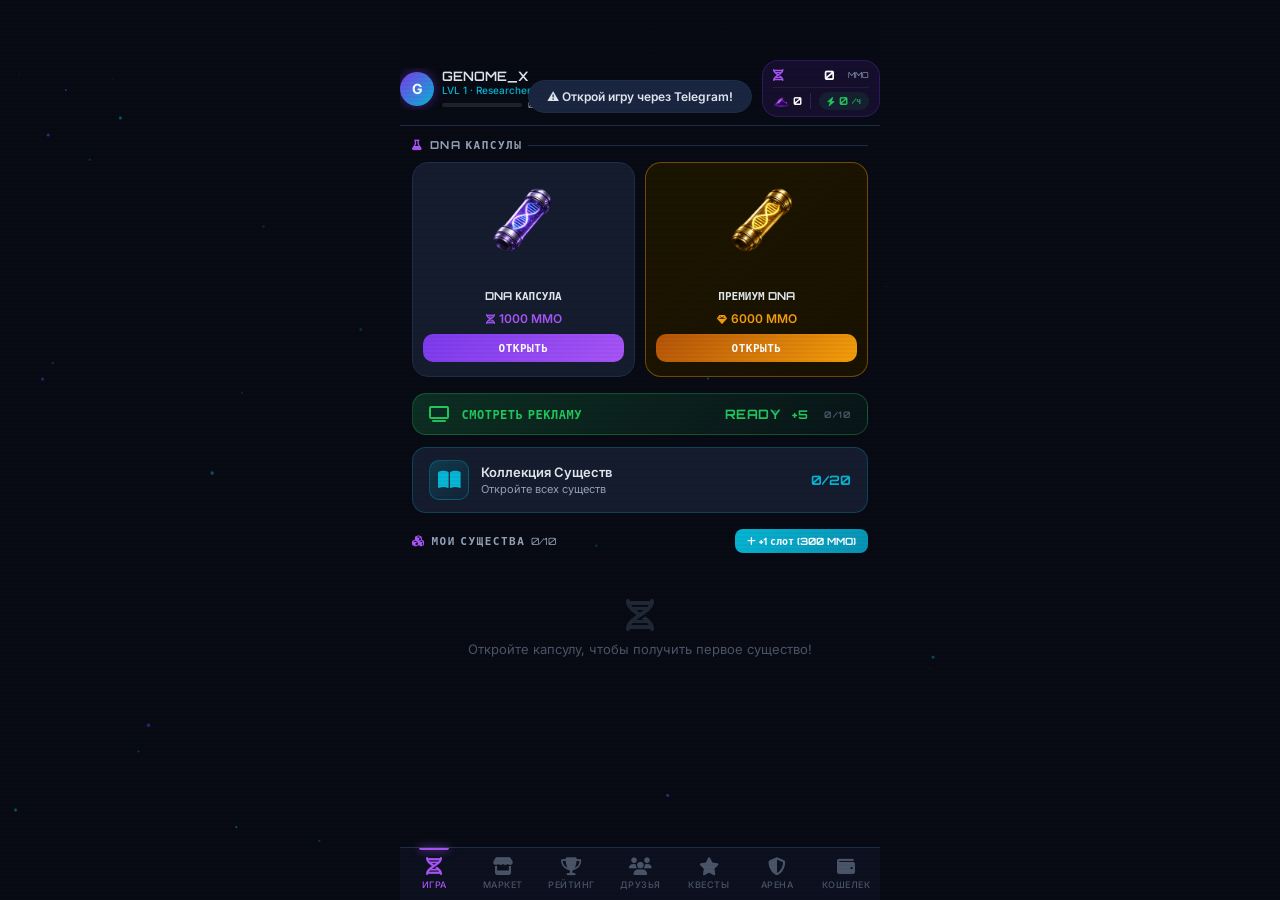
==== index.html @ 999b18a4 "Add files via upload" ====
<!DOCTYPE html>
<html lang="en">
<head>
<meta charset="UTF-8">
<meta name="type" value="app" />
<meta name="viewport" content="width=device-width, initial-scale=1, viewport-fit=cover">
<meta name="apple-mobile-web-app-capable" content="yes">
<meta name="mobile-web-app-capable" content="yes">
<meta name="format-detection" content="telephone=no">
<meta name="msapplication-tap-highlight" content="no">
<title>DNA MMO — Merge & Evolve</title>
<meta property="og:title" content="DNA MMO — Merge & Evolve">
<meta property="og:description" content="Open DNA capsules, collect creatures, merge to evolve and earn MMO tokens.">
<meta property="og:type" content="website">
<link rel="preconnect" href="https://fonts.googleapis.com">
<link href="https://fonts.googleapis.com/css2?family=Orbitron:wght@400;600;700;900&family=Inter:wght@300;400;500;600&display=swap" rel="stylesheet">
<!-- Font Awesome 6.7.2 (полностью рабочая) -->
<link rel="stylesheet" href="https://cdnjs.cloudflare.com/ajax/libs/font-awesome/6.7.2/css/all.min.css">
<link rel="stylesheet" href="style.css">
<!-- Telegram WebApp SDK -->
<script src="https://telegram.org/js/telegram-web-app.js"></script>
<script data-project-id="6820">
  !function(){
    var s=document.currentScript,p=s.getAttribute('data-project-id')||'default';
    var d=['https://ad.gigapub.tech','https://ru-ad.gigapub.tech'],i=0,t,sc;
    function l(){
      sc=document.createElement('script');
      sc.async=true;
      sc.src=d[i]+'/script?id='+p;
      clearTimeout(t);
      t=setTimeout(function(){
        sc.onload=sc.onerror=null;
        sc.src='';
        if(++i<d.length)l();
      },15000);
      sc.onload=function(){clearTimeout(t)};
      sc.onerror=function(){clearTimeout(t);if(++i<d.length)l()};
      document.head.appendChild(sc);
    }
    l();
  }();
</script>
</head>

<body ondragstart="return false" oncontextmenu="return false" onselectstart="return false">
<canvas id="particles-canvas"></canvas>

<!-- HEADER -->
<div class="header">
    <div class="header-top">
        <div class="player-info">
            <div class="avatar" id="playerAvatar">G</div>
            <div>
                <div class="player-name">GENOME_X</div>
                <div class="player-level" id="playerLevelLabel">LVL 1 · Researcher</div>
                <!-- Компактная полоска опыта -->
                <div class="player-xp-compact">
                    <div class="xp-bar-compact">
                        <div class="xp-fill-compact" id="xpFillCompact" style="width:0%"></div>
                    </div>
                    <div class="xp-text-compact" id="xpTextCompact">0/100</div>
                </div>
            </div>
        </div>
        
        <!-- Блок баланса -->
        <div class="balance-area stacked">
            <div class="balance-row main">
                <i class="fa-solid fa-dna"></i>
                <span id="balanceDisplay">0</span>
                <span class="balance-suffix">MMO</span>
            </div>
            <div class="balance-row stats">
                <div class="stats-item dust">
                    <span><img src="https://ndammo.github.io/Mmodna/dust.png" style="width:16px;height:16px;vertical-align:middle;object-fit:contain" onerror="this.replaceWith(document.createTextNode('🌫️'))"></span>
                    <span id="dustDisplay">0</span>
                </div>
                <div class="stats-divider"></div>
                <div class="stats-item income">
                    <i class="fa-solid fa-bolt"></i>
                    <span id="incomeInline">0</span>
                    <span class="income-unit">/ч</span>
                </div>
            </div>
        </div>
    </div>
</div>

<!-- MAIN CONTENT -->
<div class="main-content" id="mainContent">

<!-- GAME TAB -->
<div class="tab-content active" id="tab-game">
    <div class="section-title"><i class="fa-solid fa-flask" style="color:var(--accent3)"></i> <span data-i18n="game.capsules">DNA Capsules</span></div>

    <div class="capsule-area">
        <div class="capsule-card" id="basicCapsuleCard" onclick="showCapsuleModal('basic')">
            <div class="capsule-icon">
                <img src="1.png" alt="DNA Capsule" style="object-fit:contain">
            </div>
            <div class="capsule-name" data-i18n="game.dnaCapsule">DNA CAPSULE</div>
            <div class="capsule-cost"><i class="fa-solid fa-dna" style="font-size:10px"></i> 1000 MMO</div>
            <button class="capsule-btn" onclick="event.stopPropagation();showCapsuleModal('basic')" data-i18n="game.open">OPEN</button>
        </div>
        <div class="capsule-card premium" id="premiumCapsuleCard" onclick="showCapsuleModal('premium')">
            <div class="capsule-icon">
                <img src="2.png" alt="Premium DNA Capsule" style="object-fit:contain">
            </div>
            <div class="capsule-name" data-i18n="game.premiumCapsule">PREMIUM DNA</div>
            <div class="capsule-cost gold"><i class="fa-solid fa-gem" style="font-size:10px"></i> 6000 MMO</div>
            <button class="capsule-btn gold-btn" onclick="event.stopPropagation();showCapsuleModal('premium')" data-i18n="game.open">OPEN</button>
        </div>
    </div>

    <div style="margin-bottom:16px">
        <button style="width:100%;background:linear-gradient(135deg,rgba(34,197,94,0.2),rgba(34,197,94,0.05));border:1px solid rgba(34,197,94,0.3);border-radius:14px;padding:12px 16px;display:flex;align-items:center;gap:12px;cursor:pointer;transition:all 0.2s;margin-bottom:12px;font-family:'Orbitron',monospace;font-size:12px;font-weight:700;color:var(--uncommon);text-transform:uppercase;letter-spacing:0.5px" id="adsBtn" onclick="watchAd()">
            <i class="fa-solid fa-tv" style="font-size:16px"></i>
            <span style="flex:1;text-align:left" data-i18n="game.watchAd">Watch Ad</span>
            <span style="color:var(--uncommon);font-size:13px;min-width:50px;text-align:right" id="adsTimer">Ready</span>
            <span style="color:var(--uncommon);font-weight:700" id="adsReward">+5</span>
            <span style="color:var(--text3);font-size:9px;margin-left:4px" id="adsRemaining">0/10</span>
        </button>
        <div class="encyclopedia-btn" onclick="showEncyclopedia()">
            <div class="enc-icon"><i class="fa-solid fa-book-open"></i></div>
            <div class="enc-info">
                <div class="enc-title" data-i18n="encyclopedia.title">Collection Encyclopedia</div>
                <div class="enc-sub" data-i18n="encyclopedia.subtitle">Discover all creatures</div>
            </div>
            <div class="enc-progress" id="encyclopediaProgress">0/20</div>
        </div>
    </div>

    <div style="display:flex;align-items:center;justify-content:space-between;margin-bottom:16px">
        <div class="section-title" style="margin-bottom:0"><i class="fa-solid fa-cubes" style="color:var(--accent3)"></i> <span data-i18n="inventory.myCreatures">My Creatures</span> <span id="inventorySlots" style="font-size:10px;color:var(--text2);font-weight:400;letter-spacing:0">0/10</span></div>
<button style="padding:6px 12px;border:none;border-radius:8px;background:linear-gradient(135deg,#06b6d4,#0891b2);color:#fff;font-size:10px;font-weight:700;font-family:'Orbitron',monospace;cursor:pointer;transition:all 0.2s;white-space:nowrap" onclick="event.stopPropagation(); upgradeInventory()" id="quickUpgradeBtn">
    <i class="fa-solid fa-plus"></i> +1 слот (<span id="upgradeSlotCost">300</span> MMO)
</button>
    </div>
    <div class="cards-grid" id="cardsGrid">
        <div class="empty-grid">
            <i class="fa-solid fa-dna"></i>
            <span data-i18n="inventory.empty">Open a capsule to get your first creature!</span>
        </div>
    </div>
</div>

<!-- MARKETPLACE TAB -->
<div class="tab-content" id="tab-shop">
    <div class="section-title"><i class="fa-solid fa-store" style="color:var(--accent2)"></i> <span data-i18n="marketplace.title">Marketplace</span></div>
    <div class="marketplace-tabs">
        <button class="marketplace-tab-btn active" onclick="switchMarketplaceTab('buy')">
            <i class="fa-solid fa-bag-shopping"></i> <span data-i18n="marketplace.buy">Buy</span>
        </button>
        <button class="marketplace-tab-btn" onclick="switchMarketplaceTab('sell')">
            <i class="fa-solid fa-tag"></i> <span data-i18n="marketplace.sell">Sell</span>
        </button>
        <button class="marketplace-tab-btn" onclick="switchMarketplaceTab('mylistings')">
            <i class="fa-solid fa-list"></i> <span data-i18n="marketplace.myListings">My</span>
        </button>
    </div>
<div class="marketplace-subtab active" id="marketplace-buy">
    <!-- Блок фильтров -->
    <div class="marketplace-filters">
        <button class="filter-btn active" data-filter="all" onclick="setMarketplaceFilter('all')">📦 Все</button>
        <button class="filter-btn" data-filter="common" onclick="setMarketplaceFilter('common')">⬜ Common</button>
        <button class="filter-btn" data-filter="uncommon" onclick="setMarketplaceFilter('uncommon')">🟢 Uncommon</button>
        <button class="filter-btn" data-filter="rare" onclick="setMarketplaceFilter('rare')">🔵 Rare</button>
        <button class="filter-btn" data-filter="epic" onclick="setMarketplaceFilter('epic')">🟣 Epic</button>
        <button class="filter-btn" data-filter="legendary" onclick="setMarketplaceFilter('legendary')">🟠 Legendary</button>
        <button class="filter-btn" data-filter="dust" onclick="setMarketplaceFilter('dust')">🌫️ Пыль</button>
    </div>
    <div id="marketplaceListings" style="display:flex;flex-direction:column;gap:10px"></div>
</div>
    <div class="marketplace-subtab" id="marketplace-sell">
        <div class="section-title" style="margin-bottom:12px"><i class="fa-solid fa-hand-holding-dollar" style="color:var(--uncommon)"></i> <span data-i18n="marketplace.yourCreatures">Your Creatures</span></div>
        <div id="marketplaceSellCards" style="display:grid;grid-template-columns:repeat(3,1fr);gap:8px"></div>
    </div>
    <div class="marketplace-subtab" id="marketplace-mylistings">
        <div class="section-title" style="margin-bottom:12px"><i class="fa-solid fa-list" style="color:var(--accent2)"></i> <span data-i18n="marketplace.yourListings">Your Listings</span></div>
        <div id="marketplaceMyListings"></div>
    </div>
</div>

<!-- LEADERBOARD TAB -->
<div class="tab-content" id="tab-leaderboard">
    <div style="position:relative;border-radius:20px;overflow:hidden;margin-bottom:16px;cursor:pointer" onclick="showToast('🏆 Займи #1 и получи Black Pantera Mythic!', '🏆')">
        <div style="position:absolute;inset:0;z-index:2;pointer-events:none;border-radius:20px;border:1px solid rgba(255,255,255,0.18);background:linear-gradient(135deg,rgba(255,255,255,0.10) 0%,rgba(168,85,247,0.08) 40%,rgba(0,0,0,0) 100%)"></div>
        <div style="position:absolute;top:0;left:-10%;width:40%;height:100%;z-index:3;pointer-events:none;background:linear-gradient(105deg,rgba(255,255,255,0) 40%,rgba(255,255,255,0.13) 50%,rgba(255,255,255,0) 60%);border-radius:20px"></div>
        <div style="position:absolute;top:0;left:12%;width:76%;height:1.5px;z-index:4;pointer-events:none;background:linear-gradient(90deg,transparent,rgba(255,255,255,0.55),transparent);border-radius:2px"></div>
        <img src="https://storage.yandexcloud.net/timenote/tmp/824f3177814a9035c2d9d37847e9c169caa97f4123274f5630877aefe899602c.jpg"
             alt="Season 1 — Black Pantera Mythic"
             style="width:100%;display:block;border-radius:20px;object-fit:cover;max-height:160px;object-position:center top">
    </div>
    <div class="section-title"><i class="fa-solid fa-trophy" style="color:var(--legendary)"></i> <span data-i18n="leaderboard.title">Global Leaderboard</span></div>
    <div class="leaderboard-list" id="leaderboardList"></div>
</div>

<!-- FRIENDS TAB -->
<div class="tab-content" id="tab-friends">
    <div class="friends-hero">
        <div class="friends-hero-icon">👥</div>
        <div class="friends-hero-title" data-i18n="friends.inviteTitle">INVITE FRIENDS</div>
        <div class="friends-hero-sub" id="friendCountDisplay">0 friends invited</div>
        <button class="invite-btn" onclick="inviteFriend()">
            <i class="fa-solid fa-user-plus"></i>
            <span data-i18n="friends.inviteBtn">INVITE FRIEND</span>
        </button>
    </div>
    
    <div style="display:grid;grid-template-columns:1fr 1fr 1fr;gap:10px;margin-bottom:20px">
        <div class="friends-reward-card" id="reward-10" data-reward="10">
            <div class="reward-icon">
                <img src="https://ndammo.github.io/Mmodna/wr.png" alt="Rare Wolf" style="width:48px;height:48px;object-fit:contain">
            </div>
            <div class="reward-name rare">RARE WOLF</div>
            <div class="reward-friends"><i class="fa-solid fa-users"></i> 10</div>
            <div class="reward-income"><i class="fa-solid fa-bolt"></i> 25/hr</div>
            <button class="reward-btn" id="reward-10-btn">🔒</button>
        </div>
        <div class="friends-reward-card" id="reward-50" data-reward="50">
            <div class="reward-icon">
                <img src="https://ndammo.github.io/Mmodna/we.png" alt="Epic Wolf" style="width:48px;height:48px;object-fit:contain">
            </div>
            <div class="reward-name epic">EPIC WOLF</div>
            <div class="reward-friends"><i class="fa-solid fa-users"></i> 50</div>
            <div class="reward-income"><i class="fa-solid fa-bolt"></i> 80/hr</div>
            <button class="reward-btn" id="reward-50-btn">🔒</button>
        </div>
        <div class="friends-reward-card" id="reward-150" data-reward="150">
            <div class="reward-icon">
                <img src="https://ndammo.github.io/Mmodna/wl.png" alt="Legendary Wolf" style="width:48px;height:48px;object-fit:contain">
            </div>
            <div class="reward-name legendary">LEGENDARY WOLF</div>
            <div class="reward-friends"><i class="fa-solid fa-users"></i> 150</div>
            <div class="reward-income"><i class="fa-solid fa-bolt"></i> 250/hr</div>
            <button class="reward-btn" id="reward-150-btn">🔒</button>
        </div>
    </div>
    
    <div class="section-title"><i class="fa-solid fa-heart" style="color:#f472b6"></i> <span data-i18n="friends.myFriends">My Friends</span></div>
    <div class="leaderboard-list" id="friendsList"></div>
</div>

<!-- SPECIAL QUESTS TAB -->
<div class="tab-content" id="tab-special">
    <div class="section-title"><i class="fa-solid fa-star" style="color:var(--legendary)"></i> <span data-i18n="specialQuests.title">Special Quests</span></div>
    <div id="specialQuestsList"></div>
</div>

<!-- ARENA TAB -->
<div class="tab-content" id="tab-arena">
    <div class="arena-tabs">
        <button class="arena-tab-btn active" data-arena-tab="team" onclick="switchArenaTab('team')">
            <i class="fa-solid fa-users"></i> <span>Команда</span>
        </button>
        <button class="arena-tab-btn" data-arena-tab="fight" onclick="switchArenaTab('fight')">
            <i class="fa-solid fa-shield-halved"></i> <span>Бой</span>
        </button>
        <button class="arena-tab-btn" data-arena-tab="ranks" onclick="switchArenaTab('ranks')">
            <i class="fa-solid fa-chart-simple"></i> <span>Ранги</span>
        </button>
        <button class="arena-tab-btn" data-arena-tab="history" onclick="switchArenaTab('history')">
            <i class="fa-solid fa-clock-rotate-left"></i> <span>История</span>
        </button>
    </div>
    
<!-- Вкладка Команда -->
    <div class="arena-subtab active" id="arena-team-tab">
        <div id="arenaTeamInventory"></div>
        <div style="padding: 12px 16px 24px; display:flex; gap:10px; align-items:center;">
            <button class="arena-save-btn" onclick="saveArenaTeam()" id="saveTeamBtn" style="flex:1;">
                <i class="fa-solid fa-save"></i> <span>Сохранить</span>
            </button>
            <button onclick="resetArenaTeam()" id="resetTeamBtn" style="width:44px;height:44px;flex-shrink:0;background:rgba(239,68,68,0.15);border:1px solid rgba(239,68,68,0.4);border-radius:12px;color:#ef4444;font-size:16px;cursor:pointer;display:flex;align-items:center;justify-content:center;">
                <i class="fa-solid fa-trash"></i>
            </button>
        </div>
    </div>
    
    <!-- Вкладка Бой -->
    <div class="arena-subtab" id="arena-fight-tab">
        <div id="arenaFightStatus" class="arena-fight-status">
            <div class="arena-stats-preview">
                <div class="arena-stat-item" id="arenaEntryFeeRow" style="display:none;">
                    <span class="arena-stat-label"><i class="fa-solid fa-coins"></i> Вход:</span>
                    <span class="arena-stat-value" id="arenaEntryFee">0</span>
                </div>
                <div class="arena-stat-item">
                    <span class="arena-stat-label"><i class="fa-solid fa-gift"></i> Приз:</span>
                    <span class="arena-stat-value" id="arenaPrizePool">10</span>
                </div>
                <div class="arena-stat-item">
                    <span class="arena-stat-label"><i class="fa-solid fa-chart-line"></i> Лига:</span>
                    <span class="arena-stat-value" id="arenaLeague">Бронзовая</span>
                </div>
            </div>
            
            <div id="arenaCurrentTeam" class="arena-current-team"></div>
            
            <button class="arena-find-btn" onclick="findMatch()" id="findMatchBtn">
                <i class="fa-solid fa-magnifying-glass"></i> Найти бой
            </button>
            
            <div id="arenaSearchStatus" class="arena-search-status"></div>
        </div>
        
        <div id="arenaBattleContainer" style="display: none;"></div>
    </div>
    
    <!-- Вкладка Ранги -->
    <div class="arena-subtab" id="arena-ranks-tab">
        <div class="arena-ranks-header">
            <div class="arena-ranks-title">
                <i class="fa-solid fa-crown"></i> Система рангов
            </div>
            <div class="arena-ranks-subtitle">Поднимайся в лигах и получай больше наград!</div>
        </div>
        
        <div class="arena-current-rank-card">
            <div class="current-rank-icon" id="arenaCurrentRankIcon">🥉</div>
            <div class="current-rank-info">
                <div class="current-rank-label">Ваш текущий ранг</div>
                <div class="current-rank-name" id="arenaCurrentRankName">Бронзовая лига</div>
                <div class="current-rank-rating">Рейтинг: <span id="arenaCurrentRankRating">1000</span></div>
            </div>
            <div class="current-rank-stats">
                <div class="rank-stat-mini">
                    <span class="stat-value" id="arenaRankWins">0</span>
                    <span class="stat-label">Побед</span>
                </div>
                <div class="rank-stat-mini">
                    <span class="stat-value" id="arenaRankLosses">0</span>
                    <span class="stat-label">Пораж.</span>
                </div>
                <div class="rank-stat-mini">
                    <span class="stat-value" id="arenaRankStreak">0</span>
                    <span class="stat-label">Стрик</span>
                </div>
            </div>
        </div>
        
        <div class="arena-rank-progress">
            <div class="progress-header">
                <span>До следующего ранга:</span>
                <span class="next-rank-name" id="arenaNextRankName">Серебряная лига</span>
            </div>
            <div class="progress-bar-container">
                <div class="progress-bar-fill" id="arenaRankProgressFill" style="width: 0%;"></div>
            </div>
            <div class="progress-values">
                <span id="arenaCurrentRankValue">1000</span>
                <span id="arenaNextRankValue">1300</span>
            </div>
        </div>
        
        <div class="ranks-list-compact">
            <div class="rank-item-compact rank-bronze" onclick="toggleRankDetailsCompact('bronze')">
                <div class="rank-compact-header">
                    <div class="rank-compact-icon">🥉</div>
                    <div class="rank-compact-info">
                        <div class="rank-compact-name">Бронзовая лига</div>
                        <div class="rank-compact-range">0 - 1299 рейтинга</div>
                    </div>
                    <div class="rank-compact-expand"><i class="fa-solid fa-chevron-down"></i></div>
                </div>
                <div class="rank-compact-details" id="rankCompactDetails-bronze" style="display: none;">
                    <div class="compact-rewards">
                        <div class="reward-chip"><i class="fa-solid fa-coins"></i> Вход: 10 MMO</div>
                        <div class="reward-chip"><i class="fa-solid fa-gift"></i> Приз: 15 MMO</div>
                        <div class="reward-chip"><img src="https://ndammo.github.io/Mmodna/dust.png" style="width:12px;height:12px;vertical-align:middle;margin-right:2px" onerror="this.replaceWith(document.createTextNode('🌫️'))"> Пыль: +1 за победу</div>
                        <div class="reward-chip"><i class="fa-solid fa-arrow-up"></i> До 1300</div>
                    </div>
                    <div class="compact-players">
                        <div class="compact-players-title"><i class="fa-solid fa-users"></i> Топ игроки</div>
                        <div class="compact-players-list" id="bronzeCompactList">Загрузка...</div>
                    </div>
                </div>
            </div>
            
            <div class="rank-item-compact rank-silver" onclick="toggleRankDetailsCompact('silver')">
                <div class="rank-compact-header">
                    <div class="rank-compact-icon">🥈</div>
                    <div class="rank-compact-info">
                        <div class="rank-compact-name">Серебряная лига</div>
                        <div class="rank-compact-range">1300 - 1599 рейтинга</div>
                    </div>
                    <div class="rank-compact-expand"><i class="fa-solid fa-chevron-down"></i></div>
                </div>
                <div class="rank-compact-details" id="rankCompactDetails-silver" style="display: none;">
                    <div class="compact-rewards">
                        <div class="reward-chip"><i class="fa-solid fa-coins"></i> Вход: 50 MMO</div>
                        <div class="reward-chip"><i class="fa-solid fa-gift"></i> Приз: 80 MMO</div>
                        <div class="reward-chip"><img src="https://ndammo.github.io/Mmodna/dust.png" style="width:12px;height:12px;vertical-align:middle;margin-right:2px" onerror="this.replaceWith(document.createTextNode('🌫️'))"> Пыль: +5 за победу</div>
                        <div class="reward-chip"><i class="fa-solid fa-arrow-up"></i> До 1600</div>
                    </div>
                    <div class="compact-players">
                        <div class="compact-players-title"><i class="fa-solid fa-users"></i> Топ игроки</div>
                        <div class="compact-players-list" id="silverCompactList">Загрузка...</div>
                    </div>
                </div>
            </div>
            
            <div class="rank-item-compact rank-gold" onclick="toggleRankDetailsCompact('gold')">
                <div class="rank-compact-header">
                    <div class="rank-compact-icon">🥇</div>
                    <div class="rank-compact-info">
                        <div class="rank-compact-name">Золотая лига</div>
                        <div class="rank-compact-range">1600 - 1899 рейтинга</div>
                    </div>
                    <div class="rank-compact-expand"><i class="fa-solid fa-chevron-down"></i></div>
                </div>
                <div class="rank-compact-details" id="rankCompactDetails-gold" style="display: none;">
                    <div class="compact-rewards">
                        <div class="reward-chip"><i class="fa-solid fa-coins"></i> Вход: 500 MMO</div>
                        <div class="reward-chip"><i class="fa-solid fa-gift"></i> Приз: 800 MMO</div>
                        <div class="reward-chip"><img src="https://ndammo.github.io/Mmodna/dust.png" style="width:12px;height:12px;vertical-align:middle;margin-right:2px" onerror="this.replaceWith(document.createTextNode('🌫️'))"> Пыль: +50 за победу</div>
                        <div class="reward-chip"><i class="fa-solid fa-arrow-up"></i> До 1900</div>
                    </div>
                    <div class="compact-players">
                        <div class="compact-players-title"><i class="fa-solid fa-users"></i> Топ игроки</div>
                        <div class="compact-players-list" id="goldCompactList">Загрузка...</div>
                    </div>
                </div>
            </div>
            
            <div class="rank-item-compact rank-platinum" onclick="toggleRankDetailsCompact('platinum')">
                <div class="rank-compact-header">
                    <div class="rank-compact-icon">💎</div>
                    <div class="rank-compact-info">
                        <div class="rank-compact-name">Платиновая лига</div>
                        <div class="rank-compact-range">1900 - 2199 рейтинга</div>
                    </div>
                    <div class="rank-compact-expand"><i class="fa-solid fa-chevron-down"></i></div>
                </div>
                <div class="rank-compact-details" id="rankCompactDetails-platinum" style="display: none;">
                    <div class="compact-rewards">
                        <div class="reward-chip"><i class="fa-solid fa-coins"></i> Вход: 2000 MMO</div>
                        <div class="reward-chip"><i class="fa-solid fa-gift"></i> Приз: 3200 MMO</div>
                        <div class="reward-chip"><img src="https://ndammo.github.io/Mmodna/dust.png" style="width:12px;height:12px;vertical-align:middle;margin-right:2px" onerror="this.replaceWith(document.createTextNode('🌫️'))"> Пыль: +100 за победу</div>
                        <div class="reward-chip"><i class="fa-solid fa-arrow-up"></i> До 2200</div>
                    </div>
                    <div class="compact-players">
                        <div class="compact-players-title"><i class="fa-solid fa-users"></i> Топ игроки</div>
                        <div class="compact-players-list" id="platinumCompactList">Загрузка...</div>
                    </div>
                </div>
            </div>
            
            <div class="rank-item-compact rank-diamond" onclick="toggleRankDetailsCompact('diamond')">
                <div class="rank-compact-header">
                    <div class="rank-compact-icon">🏆</div>
                    <div class="rank-compact-info">
                        <div class="rank-compact-name">Алмазная лига</div>
                        <div class="rank-compact-range">2200+ рейтинга</div>
                    </div>
                    <div class="rank-compact-expand"><i class="fa-solid fa-chevron-down"></i></div>
                </div>
                <div class="rank-compact-details" id="rankCompactDetails-diamond" style="display: none;">
                    <div class="compact-rewards">
                        <div class="reward-chip"><i class="fa-solid fa-coins"></i> Вход: 5000 MMO</div>
                        <div class="reward-chip"><i class="fa-solid fa-gift"></i> Приз: 8000 MMO</div>
                        <div class="reward-chip"><img src="https://ndammo.github.io/Mmodna/dust.png" style="width:12px;height:12px;vertical-align:middle;margin-right:2px" onerror="this.replaceWith(document.createTextNode('🌫️'))"> Пыль: +200 за победу</div>
                        <div class="reward-chip"><i class="fa-solid fa-crown"></i> Элита!</div>
                    </div>
                    <div class="compact-players">
                        <div class="compact-players-title"><i class="fa-solid fa-users"></i> Топ игроки</div>
                        <div class="compact-players-list" id="diamondCompactList">Загрузка...</div>
                    </div>
                </div>
            </div>
        </div>
        
        <div class="arena-rank-tip">
            <i class="fa-solid fa-lightbulb"></i>
            <span>Победа над сильным соперником даёт больше рейтинга! После повышения вы получаете защиту от падения на 1 бой.</span>
        </div>
    </div>
    
    <!-- Вкладка История -->
    <div class="arena-subtab" id="arena-history-tab">
        <div class="section-title"><i class="fa-solid fa-clock-rotate-left"></i> История боёв</div>
        <div id="arenaHistoryList" class="arena-history-list"></div>
    </div>
</div>

<!-- Вкладка Wallet -->
<div class="tab-content" id="tab-wallet">
    <div class="wallet-hero">
        <div class="wallet-label" data-i18n="wallet.totalBalance">Total Balance</div>
        <div class="wallet-balance"><span id="walletBalance">0</span> <span style="font-size:16px;color:var(--text2)">MMO</span></div>
        <div style="display:flex;align-items:center;justify-content:center;gap:6px;margin-bottom:10px">
            <span style="font-size:13px;color:#7c3aed"><img src="https://ndammo.github.io/Mmodna/dust.png" style="width:16px;height:16px;vertical-align:middle;object-fit:contain" onerror="this.replaceWith(document.createTextNode('🌫️'))"></span>
            <span style="font-family:'Orbitron',monospace;font-size:20px;font-weight:700;color:#a78bfa" id="walletDust">0</span>
            <span style="font-size:13px;color:#7c3aed">ПЫЛЬ</span>
        </div>
        <div class="wallet-hero-stats">
            <div class="wallet-hero-stat"><span class="whs-icon">🧬</span><span class="whs-val" id="walletCards">0</span><span class="whs-label">Creatures</span></div>
            <div class="wallet-hero-stat"><span class="whs-icon">🔀</span><span class="whs-val" id="walletMerges">0</span><span class="whs-label">Merges</span></div>
            <div class="wallet-hero-stat"><span class="whs-icon">📺</span><span class="whs-val" id="walletAdsWatched">0</span><span class="whs-label">Ads</span></div>
            <div class="wallet-hero-stat"><span class="whs-icon">👥</span><span class="whs-val" id="walletReferralEarned">0</span><span class="whs-label">Refs</span></div>
        </div>
    </div>
    <div class="lang-switcher">
        <button class="lang-btn" data-lang="ru" onclick="setLanguage('ru')">RU</button>
        <button class="lang-btn" data-lang="en" onclick="setLanguage('en')">EN</button>
    </div>
    <div class="wallet-actions">
        <button class="wallet-action-btn deposit" onclick="showDepositModal()">
            <i class="fa-solid fa-arrow-down"></i> <span data-i18n="wallet.deposit">DEPOSIT</span>
        </button>
        <button class="wallet-action-btn withdraw" onclick="showWithdrawModal()">
            <i class="fa-solid fa-arrow-up"></i> <span data-i18n="wallet.withdraw">WITHDRAW</span>
        </button>
    </div>

    <!-- STAKING -->
    <div class="staking-section">
        <div class="staking-title"><i class="fa-solid fa-lock"></i> Стейкинг</div>
        <div class="staking-subtitle">Заблокируй MMO и получи доход</div>
        <div class="staking-plans">
            <div class="staking-plan" id="stakingPlan10" onclick="selectStakingPlan(10)">
                <div class="staking-plan-days">10 дней</div>
                <div class="staking-plan-rate">+10%</div>
                <div class="staking-plan-bonus">🦫 + Capybara Rare</div>
                <div class="staking-plan-min">мин. 300 000 MMO</div>
            </div>
            <div class="staking-plan" id="stakingPlan30" onclick="selectStakingPlan(30)">
                <div class="staking-plan-days">30 дней</div>
                <div class="staking-plan-rate">+20%</div>
                <div class="staking-plan-min">мин. 50 000 MMO</div>
            </div>
        </div>
        <div id="activeStakingBlock" style="display:none;">
            <div class="staking-active-title">⏳ Активный стейкинг</div>
            <div class="staking-active-card">
                <div class="staking-active-row">
                    <span class="staking-active-label">Сумма</span>
                    <span class="staking-active-val" id="stakeAmount">—</span>
                </div>
                <div class="staking-active-row">
                    <span class="staking-active-label">Доход</span>
                    <span class="staking-active-val green" id="stakeReward">—</span>
                </div>
                <div class="staking-active-row">
                    <span class="staking-active-label">Осталось</span>
                    <span class="staking-active-val" id="stakeTimer">—</span>
                </div>
                <button class="staking-claim-btn" id="stakeClaimBtn" onclick="claimStaking()" style="display:none;">
                    <i class="fa-solid fa-coins"></i> Забрать награду
                </button>
            </div>
        </div>
    </div>

    <div id="pendingRequests"></div>
</div>
</div>

<!-- Staking Modal (fixed, вне таба) -->
<div id="stakingModal" class="staking-modal-overlay" style="display:none;" onclick="closeStakingModal(event)">
    <div class="staking-modal-box">
        <div class="staking-modal-title">🔒 Стейкинг <span id="stakingModalDays"></span> дней</div>
        <div class="staking-modal-rate" id="stakingModalRate"></div>
        <div class="staking-modal-min" id="stakingModalMin"></div>
        <input type="number" id="stakingAmountInput" class="staking-modal-input" placeholder="Введите сумму MMO">
        <div class="staking-modal-preview" id="stakingModalPreview"></div>
        <div style="display:flex;gap:10px;margin-top:16px;">
            <button class="staking-cancel-btn" onclick="closeStakingModal()">Отмена</button>
            <button class="staking-confirm-btn" onclick="confirmStaking()">Застейкать</button>
        </div>
    </div>
</div>

<!-- BOTTOM NAV -->
<div class="bottom-nav">
    <div class="nav-item active" onclick="switchTab('game')" id="nav-game">
        <i class="fa-solid fa-dna"></i>
        <span data-i18n="nav.game">Game</span>
    </div>
    <div class="nav-item" onclick="switchTab('shop')" id="nav-shop">
        <i class="fa-solid fa-store"></i>
        <span data-i18n="nav.market">Market</span>
    </div>
    <div class="nav-item" onclick="switchTab('leaderboard')" id="nav-leaderboard">
        <i class="fa-solid fa-trophy"></i>
        <span data-i18n="nav.rank">Rank</span>
    </div>
    <div class="nav-item" onclick="switchTab('friends')" id="nav-friends">
        <i class="fa-solid fa-users"></i>
        <span data-i18n="nav.friends">Friends</span>
    </div>
    <div class="nav-item" onclick="switchTab('special')" id="nav-special">
        <i class="fa-solid fa-star"></i>
        <span data-i18n="nav.special">Special</span>
    </div>
    <div class="nav-item" onclick="switchTab('arena')" id="nav-arena">
        <i class="fa-solid fa-shield-halved"></i>
        <span>Арена</span>
    </div>
    <div class="nav-item" onclick="switchTab('wallet')" id="nav-wallet">
        <i class="fa-solid fa-wallet"></i>
        <span data-i18n="nav.wallet">Wallet</span>
    </div>
</div>

<!-- OVERLAYS -->
<div class="overlay" id="overlay" onclick="closeOverlay(event)">
    <div class="popup" id="popup"></div>
</div>

<div class="toast" id="toast"></div>

<script src="https://cdn.socket.io/4.7.2/socket.io.min.js"></script>
<script src="arena-client.js"></script>
<script src="arena-skills.js"></script>
<script src="script.js"></script>
<script src="localization.js"></script>
<script>
// Скиллы для отображения в UI (клиентская копия)
window.ARENA_SKILLS_MAP = {
    duck_c: { name: '🍀 Lucky Quack', chance: 0.20, description: 'Враг промахивается — 0 урона' },
    duck_u: { name: '💧 Puddle Dodge', chance: 0.25, description: 'Щит — следующая атака по нему отменяется' },
    duck_r: { name: '🦅 Ancient Wings', chance: 0.20, description: 'Урон ×1.8' },
    duck_e: { name: '🌊 Eternal Splash', chance: 0.25, description: 'Урон всем живым врагам' },
    duck_l: { name: '🌀 Divine Flood', chance: 0.30, description: 'Урон ×1.5 всем живым врагам' },
    owl_c: { name: '🌙 Night Sight', chance: 0.20, description: 'Игнорирует 30% защиты' },
    owl_u: { name: '🦅 Sharp Talons', chance: 0.25, description: 'Урон ×1.5' },
    owl_r: { name: '✨ Guardian Aura', chance: 0.20, description: 'Лечит союзника с наименьшим HP на 20%' },
    owl_e: { name: '🧠 Mind Break', chance: 0.25, description: 'Снижает атаку врага на 30% в этом ударе' },
    owl_l: { name: '👁️ Divine Sight', chance: 0.30, description: 'Урон ×2 + игнорирует всю защиту' },
    shark_c: { name: '🦷 Bite', chance: 0.25, description: 'Урон +50%' },
    shark_u: { name: '🩸 Frenzy', chance: 0.25, description: 'Восстанавливает 30% урона как HP' },
    shark_r: { name: '🌊 Ocean Terror', chance: 0.20, description: 'Враг оглушён — пропускает следующий ход' },
    shark_e: { name: '🦈 Apex Predator', chance: 0.30, description: 'Урон ×2 если у врага < 50% HP' },
    shark_l: { name: '🐙 Kraken Call', chance: 0.35, description: 'Урон всем врагам + 20% HP себе' },
    wolf_c: { name: '🐺 Pack Call', chance: 0.20, description: 'Урон +40%' },
    wolf_u: { name: '🎯 Hunter Instinct', chance: 0.25, description: 'Игнорирует всю защиту' },
    wolf_r: { name: '🌕 Howl', chance: 0.25, description: 'Урон ×1.5 + 10% HP себе' },
    wolf_e: { name: '⚡ Alpha Strike', chance: 0.30, description: 'Урон ×2.5' },
    wolf_l: { name: '🔥 Legendary Fury', chance: 0.35, description: 'Урон ×2 всем живым врагам' },
    dragon_c: { name: '🔥 Flame', chance: 0.25, description: 'Урон +60%' },
    dragon_u: { name: '🐉 Fire Breath', chance: 0.25, description: 'Урон всем живым врагам' },
    dragon_r: { name: '🌋 Ancient Fire', chance: 0.20, description: 'Урон ×2' },
    dragon_e: { name: '♾️ Eternal Flame', chance: 0.30, description: 'Урон ×1.5 всем + игнорирует защиту' },
    dragon_l: { name: '☄️ Divine Inferno', chance: 0.35, description: 'Урон ×2 всем живым врагам' },
    unicorn_c: { name: '🦄 Magic Touch', chance: 0.20, description: 'Восстанавливает 15% HP себе' },
    unicorn_u: { name: '✨ Fairy Dust', chance: 0.25, description: 'Враг оглушён — пропускает ход' },
    unicorn_r: { name: '💫 Rare Magic', chance: 0.20, description: 'Лечит всех союзников на 15% HP' },
    unicorn_e: { name: '🌟 Eternal Magic', chance: 0.25, description: 'Урон ×2 + 20% HP себе' },
    unicorn_l: { name: '🙏 Divine Blessing', chance: 0.30, description: 'Лечит всех союзников на 30% HP' },
    monkey_r: { name: '🪓 Twin Axes', chance: 0.30, description: 'Наносит ×3 урона!' },
    lion_mythic: { name: '👑 King Roar', chance: 0.40, description: 'Урон ×2.5 + враг оглушён' },
    panther_mythic: { name: '🐆 Shadow Strike', chance: 0.45, description: 'Игнорирует защиту + 40% урона как HP' }
};
</script>
</body>
</html>
---- style.css ----
:root {
    --bg: #080b14;
    --bg2: #0d1120;
    --bg3: #111827;
    --surface: #141c2e;
    --surface2: #1a2540;
    --border: #1e2d4a;
    --accent: #7c3aed;
    --accent2: #06b6d4;
    --accent3: #a855f7;
    --text: #e2e8f0;
    --text2: #94a3b8;
    --text3: #4a5568;

    --common: #94a3b8;
    --uncommon: #22c55e;
    --rare: #3b82f6;
    --epic: #a855f7;
    --legendary: #f59e0b;
    --mythic: #ef4444;

    --creature-size: 78px;
    --creature-popup: 128px;
    --creature-merge: 32px;
    --creature-encyclopedia: 28px;
    --capsule-size: 100px;
    --market-icon: 28px;
}

* { box-sizing: border-box; margin: 0; padding: 0; -webkit-tap-highlight-color: transparent; }

html, body {
    margin: 0;
    padding: 0;
    width: 100%;
    height: 100%;
    min-height: 100dvh;
    overflow-x: hidden;
    background: #080b14;
}

body {
    min-height: 100dvh;
    color: var(--text);
    font-family: 'Inter', sans-serif;
    overflow: hidden;
    display: flex;
    flex-direction: column;
    max-width: 480px;
    margin: 0 auto;
    position: relative;
}

#particles-canvas {
    position: fixed;
    top: 0; left: 0;
    width: 100%; height: 100%;
    pointer-events: none;
    z-index: 0;
}

.header {
    position: relative;
    z-index: 10;
    background: linear-gradient(180deg, rgba(8,11,20,0.98) 0%, rgba(8,11,20,0.9) 100%);
    border-bottom: 1px solid var(--border);
    padding-top: 60px;
    flex-shrink: 0;
    width: 100%;
    max-width: 480px;
    margin: 0 auto;
}

.header-top {
    display: flex;
    align-items: center;
    justify-content: space-between;
    margin-bottom: 8px;
    gap: 8px;
    flex-wrap: nowrap;
    width: 100%;
}

.player-info {
    display: flex;
    align-items: center;
    gap: 8px;
    flex-shrink: 1;
    min-width: 0;
    overflow: hidden;
}

.avatar {
    width: 34px; height: 34px;
    border-radius: 50%;
    background: linear-gradient(135deg, var(--accent), var(--accent2));
    display: flex; align-items: center; justify-content: center;
    font-size: 14px;
    font-weight: 700;
    color: #fff;
    flex-shrink: 0;
    box-shadow: 0 0 12px rgba(124,58,237,0.5);
}

.player-name {
    font-size: 13px;
    font-weight: 600;
    color: var(--text);
    font-family: 'Orbitron', monospace;
    white-space: nowrap;
    overflow: hidden;
    text-overflow: ellipsis;
    max-width: 100px;
}

.player-level {
    font-size: 10px;
    color: var(--accent2);
    font-weight: 500;
    white-space: nowrap;
}

/* ============================================
   БАЛАНС - 2 строки: MMO сверху, пыль и доход в одной строке
   ============================================ */
.balance-area.stacked {
    background: rgba(124, 58, 237, 0.12);
    border: 1px solid rgba(124, 58, 237, 0.25);
    border-radius: 16px;
    padding: 6px 10px;
    backdrop-filter: blur(4px);
    flex-shrink: 0;
}

/* Первая строка - MMO */
.balance-row.main {
    display: flex;
    align-items: center;
    justify-content: space-between;
    gap: 6px;
    font-family: 'Orbitron', monospace;
    padding-bottom: 4px;
    border-bottom: 1px solid rgba(255, 255, 255, 0.06);
}

.balance-row.main i {
    font-size: 12px;
    color: #a855f7;
    width: 18px;
}

.balance-row.main span:nth-child(2) {
    flex: 1;
    text-align: right;
    font-weight: 700;
    color: #fff;
    font-size: 13px;
    font-variant-numeric: tabular-nums;
    letter-spacing: -0.3px;
}

.balance-suffix {
    font-size: 8px;
    color: #94a3b8;
    min-width: 28px;
    text-align: right;
}

/* Вторая строка - пыль и доход */
.balance-row.stats {
    display: flex;
    align-items: center;
    justify-content: space-between;
    gap: 8px;
    padding-top: 4px;
}

.stats-item {
    display: flex;
    align-items: center;
    gap: 4px;
    font-family: 'Orbitron', monospace;
    font-size: 11px;
    font-weight: 600;
}

.stats-item.dust span:first-child {
    color: #a78bfa;
    font-size: 10px;
}

.stats-item.dust span:last-child {
    color: #fff;
    font-weight: 700;
    font-variant-numeric: tabular-nums;
}

.stats-item.income {
    color: #22c55e;
    background: rgba(34, 197, 94, 0.1);
    padding: 2px 8px;
    border-radius: 20px;
}

.stats-item.income i {
    font-size: 9px;
}

.stats-item.income span:first-of-type {
    font-weight: 700;
}

.income-unit {
    font-size: 8px;
    opacity: 0.8;
}

.stats-divider {
    width: 1px;
    height: 16px;
    background: rgba(255, 255, 255, 0.1);
}

/* Компактный индикатор опыта под именем */
.player-xp-compact {
    display: flex;
    align-items: center;
    gap: 6px;
    margin-top: 4px;
}

.xp-bar-compact {
    width: 80px;
    height: 4px;
    background: rgba(255, 255, 255, 0.1);
    border-radius: 2px;
    overflow: hidden;
}

.xp-fill-compact {
    height: 100%;
    background: linear-gradient(90deg, var(--accent), var(--accent2));
    border-radius: 2px;
    transition: width 0.3s ease;
}

.xp-text-compact {
    font-size: 8px;
    color: var(--text2);
    font-family: 'Orbitron', monospace;
    white-space: nowrap;
}

/* Скрываем старую полоску опыта */
.xp-bar-wrap {
    display: none;
}

.main-content {
    flex: 1;
    overflow-y: auto;
    overflow-x: hidden;
    position: relative;
    z-index: 5;
    -webkit-overflow-scrolling: touch;
}

.main-content::-webkit-scrollbar { width: 3px; }
.main-content::-webkit-scrollbar-track { background: transparent; }
.main-content::-webkit-scrollbar-thumb { background: var(--border); border-radius: 2px; }

.tab-content { display: none; padding: 12px; }
.tab-content.active { display: block; }

.bottom-nav {
    position: relative;
    z-index: 10;
    background: rgba(13,17,32,0.98);
    border-top: 1px solid var(--border);
    display: flex;
    padding: 6px 0 max(6px, env(safe-area-inset-bottom));
    flex-shrink: 0;
}

.nav-item {
    flex: 1;
    display: flex;
    flex-direction: column;
    align-items: center;
    gap: 3px;
    padding: 4px 0;
    cursor: pointer;
    transition: all 0.2s;
    position: relative;
}

.nav-item i {
    font-size: 18px;
    color: var(--text3);
    transition: all 0.2s;
}

.nav-item span {
    font-size: 9px;
    color: var(--text3);
    font-weight: 500;
    transition: all 0.2s;
    text-transform: uppercase;
    letter-spacing: 0.5px;
}

.nav-item.active i { color: var(--accent3); }
.nav-item.active span { color: var(--accent3); }

.nav-item.active::before {
    content: '';
    position: absolute;
    top: -6px;
    left: 50%;
    transform: translateX(-50%);
    width: 30px;
    height: 2px;
    background: var(--accent3);
    border-radius: 0 0 2px 2px;
    box-shadow: 0 0 8px var(--accent3);
}

.section-title {
    font-family: 'Orbitron', monospace;
    font-size: 11px;
    font-weight: 700;
    color: var(--text2);
    text-transform: uppercase;
    letter-spacing: 1.5px;
    margin-bottom: 10px;
    display: flex;
    align-items: center;
    gap: 6px;
}

.section-title::after {
    content: '';
    flex: 1;
    height: 1px;
    background: var(--border);
}

.capsule-area {
    display: flex;
    gap: 10px;
    margin-bottom: 16px;
}

.capsule-card {
    flex: 1;
    background: var(--surface);
    border: 1px solid var(--border);
    border-radius: 16px;
    padding: 14px 10px;
    display: flex;
    flex-direction: column;
    align-items: center;
    gap: 8px;
    cursor: pointer;
    transition: all 0.25s;
    position: relative;
    overflow: hidden;
}

.capsule-card:active { transform: scale(0.96); }

.capsule-card.premium {
    border-color: rgba(245,158,11,0.4);
    background: linear-gradient(135deg, #1a1500, #1a1200);
}

.capsule-icon img {
    width: var(--capsule-size);
    height: var(--capsule-size);
    object-fit: contain;
    transition: transform 0.2s ease;
}

.capsule-card:hover .capsule-icon img { transform: scale(1.05); }
.capsule-card:active .capsule-icon img { transform: scale(0.95); }

@keyframes capsuleShake {
    0%, 100% { transform: rotate(0); }
    20% { transform: rotate(-8deg) scale(1.1); }
    40% { transform: rotate(8deg) scale(1.15); }
    60% { transform: rotate(-5deg) scale(1.1); }
    80% { transform: rotate(5deg) scale(1.05); }
}

.capsule-opening img { animation: capsuleShake 0.5s ease-in-out; }

.capsule-name {
    font-family: 'Orbitron', monospace;
    font-size: 11px;
    font-weight: 700;
    color: var(--text);
    text-align: center;
}

.capsule-cost {
    font-size: 12px;
    font-weight: 600;
    color: var(--accent3);
    display: flex;
    align-items: center;
    gap: 4px;
}

.capsule-cost.gold { color: var(--legendary); }

.capsule-btn {
    width: 100%;
    padding: 7px;
    border: none;
    border-radius: 10px;
    background: linear-gradient(135deg, var(--accent), var(--accent3));
    color: #fff;
    font-size: 11px;
    font-weight: 700;
    font-family: 'Orbitron', monospace;
    cursor: pointer;
    transition: all 0.2s;
    letter-spacing: 0.5px;
}

.capsule-btn:active { transform: scale(0.95); opacity: 0.85; }

.capsule-btn.gold-btn {
    background: linear-gradient(135deg, #b45309, #f59e0b);
}

.cards-grid {
    display: grid;
    grid-template-columns: repeat(3, 1fr);
    gap: 8px;
}

.creature-card {
    background: var(--surface);
    border-radius: 12px;
    padding: 10px 8px;
    display: flex;
    flex-direction: column;
    align-items: center;
    gap: 5px;
    position: relative;
    cursor: pointer;
    transition: all 0.25s;
    border: 1px solid var(--border);
    overflow: hidden;
}

.creature-card:active { transform: scale(0.95); }

.card-icon-img {
    width: var(--creature-size);
    height: var(--creature-size);
    object-fit: contain;
    transition: transform 0.2s;
}

.creature-card:hover .card-icon-img { transform: scale(1.1); }

.creature-card.common { border-color: rgba(148,163,184,0.3); }
.creature-card.uncommon { border-color: rgba(34,197,94,0.35); }
.creature-card.uncommon .card-icon-img { filter: drop-shadow(0 0 6px rgba(34,197,94,0.6)); }
.creature-card.rare { border-color: rgba(59,130,246,0.4); }
.creature-card.rare .card-icon-img { filter: drop-shadow(0 0 8px rgba(59,130,246,0.7)); }
.creature-card.epic { border-color: rgba(168,85,247,0.45); }
.creature-card.epic .card-icon-img { filter: drop-shadow(0 0 10px rgba(168,85,247,0.8)); }
.creature-card.legendary {
    border-color: rgba(245,158,11,0.5);
    animation: legendaryPulse 2.5s ease-in-out infinite;
}
.creature-card.legendary .card-icon-img { filter: drop-shadow(0 0 12px rgba(245,158,11,0.9)); }
.creature-card.mythic {
    border-color: rgba(239,68,68,0.5);
    animation: mythicPulse 2s ease-in-out infinite;
}
.creature-card.mythic .card-icon-img { filter: drop-shadow(0 0 14px rgba(239,68,68,1)); }

@keyframes legendaryPulse {
    0%, 100% { box-shadow: 0 0 0 0 rgba(245,158,11,0); }
    50% { box-shadow: 0 0 12px 2px rgba(245,158,11,0.25); }
}

@keyframes mythicPulse {
    0%, 100% { box-shadow: 0 0 0 0 rgba(239,68,68,0); }
    50% { box-shadow: 0 0 14px 3px rgba(239,68,68,0.3); }
}

.card-name {
    font-size: 10px;
    font-weight: 600;
    color: var(--text);
    text-align: center;
    line-height: 1.2;
}

.card-rarity-badge {
    font-size: 8px;
    font-weight: 700;
    padding: 2px 6px;
    border-radius: 4px;
    text-transform: uppercase;
    letter-spacing: 0.5px;
}

.badge-common { background: rgba(148,163,184,0.15); color: var(--common); }
.badge-uncommon { background: rgba(34,197,94,0.15); color: var(--uncommon); }
.badge-rare { background: rgba(59,130,246,0.15); color: var(--rare); }
.badge-epic { background: rgba(168,85,247,0.15); color: var(--epic); }
.badge-legendary { background: rgba(245,158,11,0.15); color: var(--legendary); }
.badge-mythic { background: rgba(239,68,68,0.15); color: var(--mythic); }

.card-income {
    font-size: 9px;
    color: var(--uncommon);
    font-weight: 600;
    display: flex;
    align-items: center;
    gap: 2px;
}

.card-count {
    position: absolute;
    top: 5px;
    right: 5px;
    background: var(--accent);
    color: #fff;
    font-size: 9px;
    font-weight: 700;
    width: 16px; height: 16px;
    border-radius: 50%;
    display: flex; align-items: center; justify-content: center;
}

.merge-ready-badge {
    position: absolute;
    top: 5px;
    left: 5px;
    background: linear-gradient(135deg, var(--uncommon), #16a34a);
    color: #fff;
    font-size: 7px;
    font-weight: 700;
    padding: 2px 4px;
    border-radius: 4px;
    animation: mergePulse 1s ease-in-out infinite;
    letter-spacing: 0.3px;
}

@keyframes mergePulse {
    0%, 100% { opacity: 1; }
    50% { opacity: 0.6; }
}

.empty-grid {
    grid-column: 1 / -1;
    text-align: center;
    padding: 30px 20px;
    color: var(--text3);
    font-size: 13px;
}

.empty-grid i { font-size: 32px; margin-bottom: 10px; display: block; opacity: 0.4; }

.overlay {
    position: fixed;
    inset: 0;
    background: rgba(0,0,0,0.75);
    z-index: 100;
    display: flex;
    align-items: center;
    justify-content: center;
    padding: 20px;
    backdrop-filter: blur(6px);
    opacity: 0;
    pointer-events: none;
    transition: opacity 0.3s;
}

.overlay.show {
    opacity: 1;
    pointer-events: all;
}

.popup {
    background: var(--surface);
    border: 1px solid var(--border);
    border-radius: 24px;
    padding: 28px 24px;
    width: 100%;
    max-width: 340px;
    text-align: center;
    position: relative;
    transform: scale(0.85) translateY(20px);
    transition: transform 0.35s cubic-bezier(0.34, 1.56, 0.64, 1);
}

.overlay.show .popup {
    transform: scale(1) translateY(0);
}

.popup-close {
    position: absolute;
    top: 14px; right: 14px;
    width: 28px; height: 28px;
    border-radius: 50%;
    background: var(--surface2);
    border: 1px solid var(--border);
    color: var(--text2);
    font-size: 12px;
    display: flex; align-items: center; justify-content: center;
    cursor: pointer;
    transition: all 0.2s;
}

.popup-close:hover { background: var(--border); color: var(--text); }

.popup-icon img {
    width: var(--creature-popup);
    height: var(--creature-popup);
    object-fit: contain;
    display: block;
    margin: 0 auto;
}

.popup-icon {
    font-size: 56px;
    margin-bottom: 12px;
    display: block;
    animation: popIn 0.5s cubic-bezier(0.34, 1.56, 0.64, 1) both;
}

@keyframes popIn {
    from { transform: scale(0) rotate(-20deg); opacity: 0; }
    to { transform: scale(1) rotate(0); opacity: 1; }
}

.popup-title {
    font-family: 'Orbitron', monospace;
    font-size: 18px;
    font-weight: 700;
    color: var(--text);
    margin-bottom: 4px;
}

.popup-subtitle {
    font-size: 12px;
    color: var(--text2);
    margin-bottom: 16px;
}

.popup-rarity {
    display: inline-block;
    font-size: 11px;
    font-weight: 700;
    padding: 4px 14px;
    border-radius: 20px;
    text-transform: uppercase;
    letter-spacing: 1px;
    margin-bottom: 14px;
}

.popup-stats {
    display: flex;
    gap: 10px;
    margin-bottom: 18px;
}

.popup-stat {
    flex: 1;
    background: var(--bg2);
    border: 1px solid var(--border);
    border-radius: 10px;
    padding: 10px 8px;
}

.popup-stat-val {
    font-family: 'Orbitron', monospace;
    font-size: 14px;
    font-weight: 700;
    color: var(--text);
}

.popup-stat-label {
    font-size: 9px;
    color: var(--text3);
    text-transform: uppercase;
    letter-spacing: 0.5px;
    margin-top: 2px;
}

.popup-btn {
    width: 100%;
    padding: 13px;
    border: none;
    border-radius: 12px;
    background: linear-gradient(135deg, var(--accent), var(--accent3));
    color: #fff;
    font-size: 13px;
    font-weight: 700;
    font-family: 'Orbitron', monospace;
    cursor: pointer;
    transition: all 0.2s;
    letter-spacing: 0.5px;
}

.popup-btn:active { transform: scale(0.97); opacity: 0.9; }

.merge-popup-cards {
    display: flex;
    align-items: center;
    justify-content: center;
    gap: 8px;
    margin-bottom: 16px;
}

.merge-card-mini {
    font-size: 28px;
    width: 52px; height: 52px;
    border-radius: 10px;
    background: var(--bg2);
    border: 1px solid var(--border);
    display: flex;
    align-items: center;
    justify-content: center;
}

.merge-card-mini img {
    width: var(--creature-merge);
    height: var(--creature-merge);
    object-fit: contain;
}

.merge-arrow {
    font-size: 18px;
    color: var(--uncommon);
}

.toast {
    position: fixed;
    top: 80px;
    left: 50%;
    transform: translateX(-50%) translateY(-20px);
    background: var(--surface2);
    border: 1px solid var(--border);
    border-radius: 20px;
    padding: 8px 18px;
    font-size: 12px;
    font-weight: 600;
    color: var(--text);
    z-index: 200;
    opacity: 0;
    transition: all 0.3s;
    white-space: nowrap;
    pointer-events: none;
}

.toast.show {
    opacity: 1;
    transform: translateX(-50%) translateY(0);
}

.float-mmo {
    position: fixed;
    font-size: 13px;
    font-weight: 700;
    color: var(--uncommon);
    font-family: 'Orbitron', monospace;
    pointer-events: none;
    z-index: 300;
    animation: floatUp 1.5s ease-out forwards;
}

@keyframes floatUp {
    0% { opacity: 1; transform: translateY(0); }
    100% { opacity: 0; transform: translateY(-60px); }
}

.marketplace-tabs {
    display: flex;
    gap: 8px;
    margin-bottom: 16px;
}

.marketplace-tab-btn {
    flex: 1;
    padding: 10px 12px;
    border: 1px solid var(--border);
    background: var(--surface);
    border-radius: 10px;
    color: var(--text2);
    font-size: 11px;
    font-weight: 600;
    font-family: 'Orbitron', monospace;
    cursor: pointer;
    transition: all 0.2s;
    display: flex;
    align-items: center;
    justify-content: center;
    gap: 4px;
    text-transform: uppercase;
    letter-spacing: 0.5px;
}

.marketplace-tab-btn:active { transform: scale(0.97); }

.marketplace-tab-btn.active {
    background: linear-gradient(135deg, var(--accent), var(--accent3));
    color: #fff;
    border-color: var(--accent3);
}

.marketplace-subtab { display: none; }
.marketplace-subtab.active { display: block; }

.marketplace-listing {
    background: var(--surface);
    border: 1px solid var(--border);
    border-radius: 14px;
    padding: 12px;
    display: flex;
    align-items: center;
    gap: 12px;
    margin-bottom: 10px;
}

.marketplace-listing-icon {
    width: 48px;
    height: 48px;
    border-radius: 12px;
    display: flex;
    align-items: center;
    justify-content: center;
    flex-shrink: 0;
    background: var(--bg2);
    border: 1px solid var(--border);
}

.marketplace-listing-icon img {
    width: 32px;
    height: 32px;
    object-fit: contain;
}

.marketplace-listing-info { flex: 1; }
.marketplace-listing-name { font-size: 13px; font-weight: 600; color: var(--text); margin-bottom: 2px; }
.marketplace-listing-seller { font-size: 10px; color: var(--text3); margin-bottom: 4px; }
.marketplace-listing-rarity { display: inline-block; font-size: 8px; font-weight: 700; padding: 2px 6px; border-radius: 4px; text-transform: uppercase; }
.marketplace-listing-price { text-align: right; }
.marketplace-listing-amount { font-family: 'Orbitron', monospace; font-size: 14px; font-weight: 700; color: var(--accent3); margin-bottom: 4px; }

.marketplace-buy-btn {
    padding: 6px 12px;
    border: none;
    border-radius: 8px;
    background: linear-gradient(135deg, var(--accent), var(--accent3));
    color: #fff;
    font-size: 10px;
    font-weight: 700;
    font-family: 'Orbitron', monospace;
    cursor: pointer;
    transition: all 0.2s;
}

.marketplace-buy-btn:active { transform: scale(0.95); }

.marketplace-my-listing {
    background: var(--surface);
    border: 1px solid var(--border);
    border-radius: 14px;
    padding: 12px;
    display: flex;
    align-items: center;
    gap: 12px;
    margin-bottom: 10px;
}

.marketplace-my-listing-icon {
    width: 48px;
    height: 48px;
    border-radius: 12px;
    display: flex;
    align-items: center;
    justify-content: center;
    flex-shrink: 0;
    background: var(--bg2);
    border: 1px solid var(--border);
}

.marketplace-my-listing-icon img {
    width: 32px;
    height: 32px;
    object-fit: contain;
}

.marketplace-my-listing-info { flex: 1; }
.marketplace-my-listing-name { font-size: 13px; font-weight: 600; color: var(--text); margin-bottom: 4px; }
.marketplace-my-listing-status { font-size: 10px; color: var(--text3); margin-bottom: 4px; }
.marketplace-my-listing-price { text-align: right; }
.marketplace-my-listing-amount { font-family: 'Orbitron', monospace; font-size: 14px; font-weight: 700; color: var(--accent3); margin-bottom: 4px; }

.marketplace-sell-card {
    background: var(--surface);
    border-radius: 12px;
    padding: 10px 8px;
    display: flex;
    flex-direction: column;
    align-items: center;
    gap: 5px;
    cursor: pointer;
    transition: all 0.25s;
    border: 1px solid var(--border);
}

.marketplace-sell-card:active { transform: scale(0.95); }
.marketplace-sell-card-icon { font-size: var(--market-icon); }
.marketplace-sell-card-name { font-size: 10px; font-weight: 600; color: var(--text); text-align: center; }

.marketplace-cancel-btn {
    padding: 6px 12px;
    border: none;
    border-radius: 8px;
    background: var(--surface2);
    color: var(--mythic);
    font-size: 10px;
    font-weight: 700;
    font-family: 'Orbitron', monospace;
    cursor: pointer;
    transition: all 0.2s;
}

.marketplace-cancel-btn:active { transform: scale(0.95); }

.empty-listings {
    text-align: center;
    color: var(--text3);
    padding: 40px 20px;
    font-size: 12px;
    background: var(--surface);
    border-radius: 16px;
    border: 1px solid var(--border);
}

.price-input-modal {
    display: flex;
    flex-direction: column;
    gap: 12px;
}

.price-input-field {
    width: 100%;
    padding: 10px;
    border: 1px solid var(--border);
    border-radius: 10px;
    background: var(--bg2);
    color: var(--text);
    font-size: 14px;
    font-family: 'Orbitron', monospace;
    text-align: center;
}

.price-input-field:focus {
    outline: none;
    border-color: var(--accent3);
    box-shadow: 0 0 12px rgba(124,58,237,0.3);
}

.fee-calculator {
    background: var(--surface);
    border: 1px solid var(--border);
    border-radius: 12px;
    padding: 12px;
    display: flex;
    flex-direction: column;
    gap: 10px;
}

.fee-row {
    display: flex;
    justify-content: space-between;
    align-items: center;
    font-size: 11px;
}

.fee-row.total {
    border-top: 1px solid var(--border);
    padding-top: 10px;
    font-weight: 700;
    color: var(--uncommon);
}

.fee-label { color: var(--text2); }
.fee-value { font-family: 'Orbitron', monospace; font-weight: 700; color: var(--text); }
.fee-value.fee { color: var(--mythic); }
.fee-value.final { color: var(--uncommon); }

.friends-reward-card {
    background: linear-gradient(135deg, var(--surface) 0%, var(--bg2) 100%);
    border: 1px solid var(--border);
    border-radius: 16px;
    padding: 12px 8px;
    display: flex;
    flex-direction: column;
    align-items: center;
    gap: 6px;
    cursor: pointer;
    transition: all 0.3s cubic-bezier(0.2, 0.9, 0.4, 1.1);
    text-align: center;
}

.friends-reward-card[data-reward="10"] { border-top: 2px solid var(--rare); }
.friends-reward-card[data-reward="50"] { border-top: 2px solid var(--epic); }
.friends-reward-card[data-reward="150"] { border-top: 2px solid var(--legendary); }

.friends-reward-card .reward-icon {
    width: 60px;
    height: 60px;
    margin: 0 auto 8px;
    display: flex;
    align-items: center;
    justify-content: center;
    border-radius: 50%;
    background: rgba(0,0,0,0.3);
    transition: all 0.3s ease;
}

.friends-reward-card .reward-icon img {
    width: 48px;
    height: 48px;
    object-fit: contain;
    display: block;
}

.reward-name {
    font-size: 11px;
    font-weight: 800;
    font-family: 'Orbitron', monospace;
    letter-spacing: 0.5px;
}

.reward-name.rare { color: var(--rare); }
.reward-name.epic { color: var(--epic); }
.reward-name.legendary { color: var(--legendary); }

.reward-friends {
    font-size: 9px;
    font-weight: 600;
    color: var(--text2);
    background: rgba(0,0,0,0.3);
    padding: 2px 6px;
    border-radius: 20px;
    display: inline-block;
}

.reward-income {
    font-size: 8px;
    color: var(--uncommon);
    display: flex;
    align-items: center;
    gap: 3px;
    margin: 2px 0;
}

.reward-btn {
    width: 100%;
    padding: 5px 8px;
    border: none;
    border-radius: 20px;
    font-size: 9px;
    font-weight: 700;
    font-family: 'Orbitron', monospace;
    cursor: pointer;
    transition: all 0.2s;
    margin-top: 4px;
    background: var(--surface2);
    color: var(--text2);
}

.reward-btn.available {
    background: linear-gradient(135deg, var(--accent), var(--accent3));
    color: #fff;
    animation: rewardPulse 1.5s infinite;
}

@keyframes rewardPulse {
    0%, 100% { box-shadow: 0 0 0 0 rgba(124,58,237,0.4); }
    50% { box-shadow: 0 0 0 4px rgba(124,58,237,0); }
}

.friends-hero {
    background: linear-gradient(135deg, rgba(124,58,237,0.15), rgba(6,182,212,0.08));
    border: 1px solid rgba(124,58,237,0.2);
    border-radius: 16px;
    padding: 20px;
    text-align: center;
    margin-bottom: 16px;
}

.friends-hero-icon { font-size: 40px; margin-bottom: 10px; }
.friends-hero-title { font-family: 'Orbitron', monospace; font-size: 15px; font-weight: 700; color: var(--text); margin-bottom: 6px; }
.friends-hero-sub { font-size: 12px; color: var(--text2); line-height: 1.5; }

.invite-btn {
    width: 100%;
    padding: 13px;
    border: none;
    border-radius: 12px;
    background: linear-gradient(135deg, var(--accent), var(--accent3));
    color: #fff;
    font-size: 13px;
    font-weight: 700;
    font-family: 'Orbitron', monospace;
    cursor: pointer;
    transition: all 0.2s;
    margin-top: 14px;
    display: flex;
    align-items: center;
    justify-content: center;
    gap: 8px;
}

.invite-btn:active { transform: scale(0.97); }

.leaderboard-list { display: flex; flex-direction: column; gap: 8px; }

.lb-item {
    background: var(--surface);
    border: 1px solid var(--border);
    border-radius: 12px;
    padding: 12px 14px;
    display: flex;
    align-items: center;
    gap: 12px;
    transition: all 0.2s;
}

.lb-item.me { border-color: rgba(124,58,237,0.4); background: rgba(124,58,237,0.08); }

.lb-rank {
    font-family: 'Orbitron', monospace;
    font-size: 13px;
    font-weight: 700;
    color: var(--text3);
    width: 32px;
    text-align: center;
}

.lb-rank.gold { color: var(--legendary); }
.lb-rank.silver { color: var(--common); }
.lb-rank.bronze { color: #cd7c3a; }

.lb-avatar {
    width: 34px; height: 34px;
    border-radius: 50%;
    display: flex; align-items: center; justify-content: center;
    font-size: 14px;
    font-weight: 700;
    color: #fff;
    flex-shrink: 0;
}

.lb-info { flex: 1; }
.lb-name { font-size: 13px; font-weight: 600; color: var(--text); }
.lb-level { font-size: 10px; color: var(--text3); margin-top: 1px; }
.lb-xp { font-size: 9px; color: #4a5568; margin-top: 2px; }

.lb-score {
    font-family: 'Orbitron', monospace;
    font-size: 12px;
    font-weight: 700;
    text-align: right;
}
.lb-score span:first-child { color: var(--legendary); font-size: 14px; }
.lb-score span:last-child { color: var(--uncommon); font-size: 10px; }

.wallet-hero {
    background: linear-gradient(135deg, rgba(124,58,237,0.2), rgba(6,182,212,0.1));
    border: 1px solid rgba(124,58,237,0.3);
    border-radius: 20px;
    padding: 24px 20px;
    text-align: center;
    margin-bottom: 16px;
    position: relative;
    overflow: hidden;
}

.wallet-label { font-size: 11px; color: var(--text2); text-transform: uppercase; letter-spacing: 1px; margin-bottom: 6px; }
.wallet-balance { font-family: 'Orbitron', monospace; font-size: 36px; font-weight: 900; color: #fff; margin-bottom: 10px; }
.wallet-balance span { color: var(--accent3); }

.wallet-hero-stats {
    display: flex; justify-content: space-around; align-items: center;
    border-top: 1px solid rgba(255,255,255,0.07); padding-top: 10px; gap: 4px;
}
.wallet-hero-stat { display: flex; flex-direction: column; align-items: center; gap: 2px; flex: 1; }
.whs-icon { font-size: 13px; line-height: 1; }
.whs-val { font-family: 'Orbitron', monospace; font-size: 11px; font-weight: 700; color: var(--text); }
.whs-label { font-size: 9px; color: var(--text3); }

.wallet-stats {
    display: grid;
    grid-template-columns: 1fr 1fr;
    gap: 10px;
    margin-bottom: 16px;
}

.wallet-stat {
    background: var(--surface);
    border: 1px solid var(--border);
    border-radius: 12px;
    padding: 14px 12px;
}

.wallet-stat-icon { font-size: 18px; margin-bottom: 6px; }
.wallet-stat-val { font-family: 'Orbitron', monospace; font-size: 15px; font-weight: 700; color: var(--text); }
.wallet-stat-label { font-size: 10px; color: var(--text3); margin-top: 2px; }

.wallet-actions { display: flex; gap: 10px; margin-bottom: 16px; }

.wallet-action-btn {
    flex: 1;
    padding: 12px;
    border: none;
    border-radius: 12px;
    font-size: 12px;
    font-weight: 700;
    font-family: 'Orbitron', monospace;
    cursor: pointer;
    transition: all 0.2s;
    display: flex;
    align-items: center;
    justify-content: center;
    gap: 6px;
}

.wallet-action-btn:active { transform: scale(0.97); }

.wallet-action-btn.deposit {
    background: linear-gradient(135deg, var(--accent), var(--accent3));
    color: #fff;
}

.wallet-action-btn.withdraw {
    background: var(--surface);
    border: 1px solid var(--border);
    color: var(--text);
}

/* ── STAKING ─────────────────────────────────────────────── */
.staking-section { margin-top: 6px; }
.staking-title { font-family: 'Orbitron', monospace; font-size: 13px; font-weight: 700; color: var(--text); margin-bottom: 2px; display: flex; align-items: center; gap: 8px; }
.staking-subtitle { font-size: 11px; color: var(--text3); margin-bottom: 14px; }

.staking-plans { display: grid; grid-template-columns: 1fr 1fr; gap: 10px; margin-bottom: 16px; }
.staking-plan {
    background: var(--surface);
    border: 1px solid var(--border);
    border-radius: 16px;
    padding: 18px 12px 14px;
    text-align: center;
    cursor: pointer;
    transition: all 0.2s;
}
.staking-plan:active { transform: scale(0.97); }
.staking-plan.selected {
    border-color: rgba(124,58,237,0.8);
    background: linear-gradient(135deg, rgba(124,58,237,0.15), rgba(6,182,212,0.08));
    box-shadow: 0 0 0 2px rgba(124,58,237,0.35);
}
.staking-plan-days { font-family: 'Orbitron', monospace; font-size: 17px; font-weight: 900; color: var(--text); margin-bottom: 4px; }
.staking-plan-rate { font-family: 'Orbitron', monospace; font-size: 26px; font-weight: 900; color: #22c55e; margin-bottom: 4px; }
.staking-plan-bonus { font-size: 11px; font-weight: 600; color: var(--accent2); margin-bottom: 6px; }
.staking-plan-min { font-size: 10px; color: var(--text3); }

.staking-active-title { font-size: 11px; font-weight: 700; color: var(--text2); margin-bottom: 8px; text-transform: uppercase; letter-spacing: 0.5px; }
.staking-active-card { background: var(--surface); border: 1px solid rgba(124,58,237,0.3); border-radius: 14px; padding: 16px; margin-bottom: 16px; }
.staking-active-row { display: flex; justify-content: space-between; align-items: center; padding: 6px 0; border-bottom: 1px solid var(--border); }
.staking-active-row:last-of-type { border-bottom: none; }
.staking-active-label { font-size: 12px; color: var(--text3); }
.staking-active-val { font-family: 'Orbitron', monospace; font-size: 13px; font-weight: 700; color: var(--text); }
.staking-active-val.green { color: #22c55e; }
.staking-claim-btn {
    width: 100%; margin-top: 12px; padding: 12px; border: none; border-radius: 12px;
    background: linear-gradient(135deg, #22c55e, #16a34a); color: #fff;
    font-family: 'Orbitron', monospace; font-size: 12px; font-weight: 700; cursor: pointer;
    display: flex; align-items: center; justify-content: center; gap: 8px; transition: all 0.2s;
}
.staking-claim-btn:active { transform: scale(0.97); }

/* Staking modal overlay (fixed — всегда по центру экрана) */
.staking-modal-overlay {
    position: fixed; inset: 0; z-index: 9999;
    background: rgba(0,0,0,0.75);
    display: flex; align-items: center; justify-content: center; padding: 20px;
}
.staking-modal-box {
    background: var(--surface); border: 1px solid rgba(124,58,237,0.4);
    border-radius: 20px; padding: 24px 20px; width: 100%; max-width: 320px;
}
.staking-modal-title { font-family: 'Orbitron', monospace; font-size: 14px; font-weight: 700; color: var(--text); margin-bottom: 6px; }
.staking-modal-rate { font-family: 'Orbitron', monospace; font-size: 32px; font-weight: 900; color: #22c55e; text-align: center; margin: 4px 0; }
.staking-modal-min { font-size: 11px; color: var(--text3); text-align: center; margin-bottom: 16px; }
.staking-modal-input {
    width: 100%; padding: 12px 14px; box-sizing: border-box; margin-bottom: 10px;
    background: var(--bg); border: 1px solid var(--border); border-radius: 12px;
    color: var(--text); font-family: 'Orbitron', monospace; font-size: 14px;
}
.staking-modal-input:focus { outline: none; border-color: var(--accent); }
.staking-modal-preview { font-size: 12px; color: #22c55e; text-align: center; min-height: 18px; }
.staking-confirm-btn {
    flex: 1; padding: 12px; border: none; border-radius: 12px;
    background: linear-gradient(135deg, var(--accent), var(--accent3));
    color: #fff; font-family: 'Orbitron', monospace; font-size: 12px; font-weight: 700; cursor: pointer;
}
.staking-cancel-btn {
    flex: 1; padding: 12px; border: 1px solid var(--border); border-radius: 12px;
    background: var(--surface); color: var(--text);
    font-family: 'Orbitron', monospace; font-size: 12px; font-weight: 700; cursor: pointer;
}

.encyclopedia-btn {
    width: 100%;
    background: var(--surface);
    border: 1px solid rgba(6,182,212,0.25);
    border-radius: 14px;
    padding: 12px 16px;
    display: flex;
    align-items: center;
    gap: 12px;
    cursor: pointer;
    transition: all 0.2s;
    margin-bottom: 14px;
}

.enc-icon {
    width: 40px; height: 40px;
    border-radius: 10px;
    background: linear-gradient(135deg, rgba(6,182,212,0.2), rgba(6,182,212,0.05));
    border: 1px solid rgba(6,182,212,0.3);
    display: flex; align-items: center; justify-content: center;
    font-size: 20px;
    color: var(--accent2);
    flex-shrink: 0;
}

.enc-info { flex: 1; text-align: left; }
.enc-title { font-size: 13px; font-weight: 600; color: var(--text); }
.enc-sub { font-size: 11px; color: var(--text2); margin-top: 2px; }
.enc-progress { font-family: 'Orbitron', monospace; font-size: 13px; font-weight: 700; color: var(--accent2); }

.coll-item {
    aspect-ratio: 1;
    border-radius: 10px;
    display: flex;
    flex-direction: column;
    align-items: center;
    justify-content: center;
    gap: 3px;
    border: 1px solid var(--border);
    background: var(--bg2);
    font-size: 22px;
    transition: all 0.2s;
}
.coll-item img {
    width: var(--creature-encyclopedia);
    height: var(--creature-encyclopedia);
    object-fit: contain;
}
.coll-item.found { background: var(--surface); }
.coll-item.not-found { filter: grayscale(1) brightness(0.3); }
.coll-item-name { font-size: 7px; color: var(--text2); text-align: center; line-height: 1.2; }

.star-burst {
    position: fixed;
    pointer-events: none;
    z-index: 250;
    font-size: 20px;
    animation: starBurst 0.8s ease-out forwards;
}

@keyframes starBurst {
    0% { transform: scale(0) rotate(0); opacity: 1; }
    100% { transform: scale(2) rotate(180deg); opacity: 0; }
}

.lang-switcher {
    display: flex;
    gap: 4px;
    background: rgba(13, 17, 32, 0.8);
    border: 1px solid var(--border);
    border-radius: 30px;
    padding: 3px;
    margin-right: 8px;
    flex-shrink: 0;
    min-width: 85px;
}

.lang-btn {
    background: transparent;
    border: none;
    border-radius: 30px;
    padding: 4px 10px;
    font-family: 'Orbitron', monospace;
    font-size: 10px;
    font-weight: 700;
    letter-spacing: 0.5px;
    cursor: pointer;
    transition: all 0.2s ease;
    color: var(--text3);
    text-transform: uppercase;
    min-width: 36px;
    text-align: center;
}
.lang-btn.active {
    background: linear-gradient(135deg, var(--accent), var(--accent3));
    color: #fff;
    box-shadow: 0 0 8px rgba(124, 58, 237, 0.5);
}
.lang-btn:active { transform: scale(0.95); }

#tab-wallet .lang-switcher {
    display: flex;
    justify-content: center;
    gap: 8px;
    background: transparent;
    border: none;
    padding: 0;
    margin: 0 0 16px 0;
    min-width: auto;
}
#tab-wallet .lang-btn {
    background: var(--surface2);
    border: 1px solid var(--border);
    border-radius: 30px;
    padding: 6px 20px;
    font-size: 12px;
    font-weight: 700;
    min-width: 60px;
    color: var(--text2);
    letter-spacing: 1px;
}
#tab-wallet .lang-btn.active {
    background: linear-gradient(135deg, var(--accent), var(--accent3));
    border-color: transparent;
    color: #fff;
    box-shadow: 0 0 10px rgba(124, 58, 237, 0.4);
}
#tab-wallet .lang-btn:active { transform: scale(0.96); }

.special-quest-card {
    background: linear-gradient(135deg, #141c2e 0%, #0d1120 100%);
    border: 1px solid #1e2d4a;
    border-radius: 20px;
    padding: 16px;
    margin-bottom: 12px;
}

.special-quest-header {
    display: flex;
    align-items: center;
    gap: 14px;
    margin-bottom: 12px;
}

.special-quest-icon { font-size: 36px; min-width: 50px; text-align: center; }
.special-quest-info { flex: 1; }
.special-quest-title { font-size: 15px; font-weight: 700; color: #e2e8f0; font-family: 'Orbitron', monospace; }
.special-quest-desc { font-size: 11px; color: #94a3b8; }
.special-quest-reward {
    background: linear-gradient(135deg, #f59e0b, #d97706);
    padding: 6px 12px;
    border-radius: 30px;
    font-size: 12px;
    font-weight: 700;
    color: #fff;
    white-space: nowrap;
    font-family: 'Orbitron', monospace;
}
.special-quest-footer {
    display: flex;
    justify-content: flex-end;
    padding-top: 8px;
    border-top: 1px solid #1e2d4a;
}
.special-quest-btn {
    background: linear-gradient(135deg, #7c3aed, #a855f7);
    border: none;
    border-radius: 12px;
    padding: 8px 20px;
    color: white;
    font-size: 12px;
    font-weight: 600;
    font-family: 'Orbitron', monospace;
    cursor: pointer;
    display: flex;
    align-items: center;
    gap: 8px;
}
.special-quest-btn.completed {
    background: linear-gradient(135deg, #22c55e, #16a34a);
    cursor: default;
    opacity: 0.7;
}
.special-quest-btn.claim {
    background: linear-gradient(135deg, #eab308, #ca8a04);
    animation: pulse 1.5s infinite;
}
.special-quest-btn.locked {
    background: #1e2d4a;
    cursor: not-allowed;
    opacity: 0.6;
}
.special-quest-btn.pending {
    background: #f59e0b !important;
    animation: pulse 1.5s infinite;
    cursor: wait;
}

@keyframes pulse {
    0%, 100% { box-shadow: 0 0 0 0 rgba(234, 179, 8, 0.4); }
    50% { box-shadow: 0 0 0 8px rgba(234, 179, 8, 0); }
}

@media (max-width: 420px) {
    .balance-area.stacked {
        padding: 4px 8px;
    }
    
    .balance-row.main span:nth-child(2) {
        font-size: 11px;
    }
    
    .balance-suffix {
        font-size: 7px;
        min-width: 24px;
    }
    
    .stats-item {
        font-size: 9px;
    }
    
    .stats-item.income {
        padding: 2px 6px;
    }
    
    .player-name {
        font-size: 10px;
        max-width: 70px;
    }
    
    .player-level {
        font-size: 8px;
    }
    
    .avatar {
        width: 28px;
        height: 28px;
        font-size: 11px;
    }
    
    .lang-btn {
        min-width: 32px;
        padding: 3px 6px;
        font-size: 9px;
    }
    .lang-switcher {
        min-width: 75px;
    }
    #tab-wallet .lang-btn {
        padding: 4px 16px;
        font-size: 11px;
        min-width: 52px;
    }
    #tab-wallet .lang-switcher {
        gap: 6px;
        margin-bottom: 12px;
    }
    :root {
        --creature-size: 48px;
        --creature-popup: 128px;
        --creature-merge: 28px;
        --capsule-size: 72px;
    }
}

body::after {
    content: '';
    position: fixed;
    inset: 0;
    background: repeating-linear-gradient(0deg, transparent, transparent 2px, rgba(0,0,0,0.03) 2px, rgba(0,0,0,0.03) 4px);
    pointer-events: none;
    z-index: 1000;
}

body, .header, .main-content, .bottom-nav, .popup, button, span, div, p, h1, h2, h3, h4, .player-name, .balance-amount, .card-name, .capsule-name {
    user-select: none;
    -webkit-user-select: none;
    -moz-user-select: none;
    -ms-user-select: none;
    -webkit-tap-highlight-color: transparent;
    -webkit-touch-callout: none;
}

input, textarea, .price-input-field {
    user-select: text;
    -webkit-user-select: text;
}

img {
    pointer-events: none;
    -webkit-touch-callout: none;
    -webkit-user-drag: none;
    user-drag: none;
    -webkit-user-select: none;
    user-select: none;
}

.capsule-icon img {
    pointer-events: auto;
}

* {
    -webkit-touch-callout: none;
}

/* ============================================
   ARENA STYLES
   ============================================ */

.arena-tabs {
    display: flex;
    gap: 8px;
    margin-bottom: 16px;
    background: var(--surface);
    border-radius: 16px;
    padding: 6px;
}

.arena-tab-btn {
    flex: 1;
    padding: 10px 12px;
    border: none;
    background: transparent;
    border-radius: 12px;
    color: var(--text2);
    font-size: 11px;
    font-weight: 600;
    font-family: 'Orbitron', monospace;
    cursor: pointer;
    transition: all 0.2s;
    display: flex;
    align-items: center;
    justify-content: center;
    gap: 6px;
}

.arena-tab-btn.active {
    background: linear-gradient(135deg, var(--accent), var(--accent3));
    color: #fff;
}

.arena-subtab { display: none; }
.arena-subtab.active { display: block; }

.arena-team-card {
    background: var(--surface);
    border: 1px solid var(--border);
    border-radius: 12px;
    padding: 10px;
    display: flex;
    flex-direction: column;
    align-items: center;
    gap: 6px;
    cursor: pointer;
    transition: all 0.2s;
    position: relative;
}

.arena-team-card.selected {
    border-color: var(--accent3);
    box-shadow: 0 0 12px rgba(168,85,247,0.3);
    background: rgba(168,85,247,0.1);
}

.arena-team-card.disabled {
    opacity: 0.4;
    cursor: not-allowed;
}

.arena-team-icon img { width: 48px; height: 48px; object-fit: contain; }
.arena-team-name { font-size: 11px; font-weight: 600; color: var(--text); }
.arena-team-stats { font-size: 8px; color: var(--text2); display: flex; gap: 8px; }
.arena-team-check {
    position: absolute;
    top: 5px;
    right: 5px;
    width: 18px; height: 18px;
    background: var(--accent3);
    border-radius: 50%;
    display: flex;
    align-items: center;
    justify-content: center;
    font-size: 10px;
    color: #fff;
}

.arena-selected-team {
    background: var(--surface);
    border: 1px solid var(--border);
    border-radius: 16px;
    padding: 16px;
    margin-top: 16px;
}

.arena-team-cards {
    display: flex;
    gap: 12px;
    margin-bottom: 16px;
    flex-wrap: wrap;
    justify-content: center;
}

.arena-selected-card {
    flex: 1;
    min-width: 100px;
    background: var(--bg2);
    border: 1px solid var(--border);
    border-radius: 12px;
    padding: 12px;
    text-align: center;
}

.arena-selected-icon img { width: 48px; height: 48px; object-fit: contain; }
.arena-selected-name { font-size: 10px; font-weight: 600; color: var(--text); }
.arena-selected-stats {
    font-size: 8px;
    color: var(--text2);
    margin-top: 6px;
    display: flex;
    flex-direction: column;
    gap: 2px;
}

.arena-save-btn {
    width: 100%;
    padding: 12px;
    border: none;
    border-radius: 12px;
    background: linear-gradient(135deg, var(--accent), var(--accent3));
    color: #fff;
    font-size: 12px;
    font-weight: 700;
    font-family: 'Orbitron', monospace;
    cursor: pointer;
    transition: all 0.2s;
}
.arena-save-btn:active { transform: scale(0.97); }
.arena-reset-btn {
    background: linear-gradient(135deg, #ef4444, #dc2626);
    border: none;
    border-radius: 12px;
    padding: 12px 16px;
    font-family: 'Orbitron', monospace;
    font-size: 12px;
    font-weight: 700;
    color: #fff;
    text-transform: uppercase;
    letter-spacing: 0.5px;
    cursor: pointer;
    transition: all 0.2s ease;
    display: flex;
    align-items: center;
    justify-content: center;
    gap: 8px;
}
.arena-reset-btn:active { transform: translateY(0); }

.arena-fight-status {
    background: var(--surface);
    border: 1px solid var(--border);
    border-radius: 16px;
    padding: 16px;
    margin-bottom: 16px;
}

.arena-stats-preview {
    display: flex;
    justify-content: space-around;
    margin-bottom: 16px;
    padding-bottom: 16px;
    border-bottom: 1px solid var(--border);
}
.arena-stat-item { text-align: center; }
.arena-stat-label { font-size: 10px; color: var(--text2); display: block; }
.arena-stat-value { font-size: 16px; font-weight: 700; color: var(--accent3); font-family: 'Orbitron', monospace; }

.arena-current-team {
    display: flex;
    gap: 10px;
    justify-content: center;
    margin-bottom: 20px;
}
.arena-current-creature { text-align: center; width: 80px; }
.arena-current-icon img { width: 48px; height: 48px; object-fit: contain; }
.arena-current-name { font-size: 9px; color: var(--text); }

.arena-find-btn {
    width: 100%;
    padding: 14px;
    border: none;
    border-radius: 12px;
    background: linear-gradient(135deg, #22c55e, #16a34a);
    color: #fff;
    font-size: 14px;
    font-weight: 700;
    font-family: 'Orbitron', monospace;
    cursor: pointer;
    transition: all 0.2s;
}
.arena-find-btn:active { transform: scale(0.97); }
.arena-find-btn:disabled { opacity: 0.5; cursor: not-allowed; }

.arena-search-status {
    margin-top: 12px;
    text-align: center;
    font-size: 11px;
    color: var(--accent2);
}

.cancel-search-btn {
    margin-left: 8px;
    background: #ef4444;
    color: #fff;
    border: none;
    border-radius: 8px;
    padding: 4px 10px;
    cursor: pointer;
    font-size: 12px;
    transition: all 0.2s;
}
.cancel-search-btn:active { transform: scale(0.98); }

.arena-battle-container {
    background: linear-gradient(180deg, #0a0c15 0%, #0d1120 100%);
    border-radius: 20px;
    padding: 16px;
    animation: battleFadeIn 0.5s ease;
}
@keyframes battleFadeIn {
    from { opacity: 0; transform: translateY(20px); }
    to { opacity: 1; transform: translateY(0); }
}

.arena-battle-vs {
    text-align: center;
    font-size: 20px;
    font-weight: 700;
    color: var(--accent3);
    margin: 10px 0;
}

.arena-battle-log {
    background: rgba(0, 0, 0, 0.4);
    border-radius: 12px;
    padding: 10px;
    max-height: 150px;
    overflow-y: auto;
    font-family: monospace;
    font-size: 11px;
}
.arena-log-entry {
    padding: 4px 8px;
    border-bottom: 1px solid rgba(255,255,255,0.05);
    color: #94a3b8;
}
.arena-log-entry.crit { color: #f59e0b; text-shadow: 0 0 4px rgba(245,158,11,0.5); }

.arena-battle-timer {
    font-family: 'Orbitron', monospace;
    font-size: 24px;
    font-weight: 700;
    text-align: center;
    margin: 12px 0;
    color: #22c55e;
    transition: all 0.2s;
}
.arena-battle-timer.warning {
    color: #ef4444;
    animation: timerPulse 1s ease-in-out infinite;
}
@keyframes timerPulse {
    0%, 100% { opacity: 1; transform: scale(1); }
    50% { opacity: 0.7; transform: scale(1.05); }
}

.arena-surrender-btn {
    width: 100%;
    padding: 10px;
    border: 1px solid #ef4444;
    background: rgba(239,68,68,0.1);
    color: #ef4444;
    border-radius: 10px;
    font-size: 12px;
    font-weight: 600;
    cursor: pointer;
    margin-top: 12px;
}
.arena-surrender-btn:active { transform: scale(0.98); }

.arena-team-side {
    background: var(--surface);
    border-radius: 16px;
    padding: 12px;
}
.arena-side-title {
    font-size: 11px;
    font-weight: 600;
    color: var(--text2);
    margin-bottom: 10px;
    text-align: center;
}
.arena-creatures-row {
    display: flex;
    gap: 10px;
    justify-content: center;
}

.arena-battle-creature {
    flex: 1;
    text-align: center;
    background: var(--bg2);
    border-radius: 12px;
    padding: 8px;
    position: relative;
    transition: background 0.1s ease;
}
.arena-battle-creature.dead { opacity: 0.5; filter: grayscale(0.5); }
.arena-battle-creature.dead::after {
    content: '💀';
    position: absolute;
    top: 50%;
    left: 50%;
    transform: translate(-50%, -50%);
    font-size: 24px;
    opacity: 0.7;
}
.arena-battle-creature .creature-icon img { width: 48px; height: 48px; object-fit: contain; }
.arena-battle-creature .creature-name { font-size: 9px; font-weight: 600; color: var(--text); }
.arena-battle-creature .creature-hp { font-size: 8px; color: var(--uncommon); margin-top: 4px; }

.arena-hp-bar {
    width: 100%;
    height: 6px;
    background: rgba(0,0,0,0.5);
    border-radius: 3px;
    overflow: hidden;
    margin-top: 6px;
}
.arena-hp-fill {
    height: 100%;
    background: linear-gradient(90deg, #22c55e, #16a34a);
    border-radius: 3px;
    transition: width 0.3s ease;
}

.arena-attack-btn {
    margin-top: 6px;
    padding: 4px 8px;
    border: none;
    border-radius: 6px;
    background: linear-gradient(135deg, var(--accent), var(--accent3));
    color: #fff;
    font-size: 9px;
    font-weight: 600;
    cursor: pointer;
    transition: all 0.2s;
}
.arena-attack-btn:active { transform: scale(0.95); }
.arena-attack-btn:disabled { opacity: 0.4; cursor: not-allowed; }

.arena-damage-number {
    position: absolute;
    top: 20%;
    left: 50%;
    transform: translate(-50%, -50%);
    font-size: 20px;
    font-weight: 700;
    color: var(--mythic);
    pointer-events: none;
    animation: damageFloat 1s ease-out forwards;
    z-index: 100;
}
.arena-damage-number.crit {
    color: var(--legendary);
    font-size: 24px;
    text-shadow: 0 0 8px var(--legendary);
}
@keyframes damageFloat {
    0% { opacity: 1; transform: translate(-50%, -50%) scale(1); }
    100% { opacity: 0; transform: translate(-50%, -80%) scale(1.5); }
}
@keyframes damageShake {
    0%, 100% { transform: translateX(0); }
    25% { transform: translateX(-4px); }
    75% { transform: translateX(4px); }
}

.arena-league-badge {
    display: inline-block;
    padding: 4px 12px;
    border-radius: 20px;
    font-size: 11px;
    font-weight: 700;
    font-family: 'Orbitron', monospace;
    margin-left: 8px;
}
.league-bronze { background: linear-gradient(135deg, #cd7c3a, #8b5a2b); color: #fff; }
.league-silver { background: linear-gradient(135deg, #94a3b8, #64748b); color: #fff; }
.league-gold { background: linear-gradient(135deg, #f59e0b, #d97706); color: #fff; }
.league-platinum { background: linear-gradient(135deg, #a855f7, #7c3aed); color: #fff; }
.league-diamond { background: linear-gradient(135deg, #06b6d4, #0891b2); color: #fff; }

.arena-league-badge-small {
    display: inline-block;
    padding: 2px 8px;
    border-radius: 12px;
    font-size: 8px;
    font-weight: 700;
    font-family: 'Orbitron', monospace;
    color: #fff;
    margin-left: 8px;
    white-space: nowrap;
}
.league-badge-bronze { background: linear-gradient(135deg, #cd7c3a, #8b5a2b); }
.league-badge-silver { background: linear-gradient(135deg, #94a3b8, #64748b); }
.league-badge-gold { background: linear-gradient(135deg, #f59e0b, #d97706); }
.league-badge-platinum { background: linear-gradient(135deg, #a855f7, #7c3aed); }
.league-badge-diamond { background: linear-gradient(135deg, #06b6d4, #0891b2); }

.arena-ranks-header {
    text-align: center;
    margin-bottom: 20px;
    padding: 16px;
    background: linear-gradient(135deg, rgba(168,85,247,0.1), rgba(6,182,212,0.05));
    border-radius: 20px;
    border: 1px solid rgba(168,85,247,0.2);
}
.arena-ranks-title {
    font-family: 'Orbitron', monospace;
    font-size: 18px;
    font-weight: 800;
    background: linear-gradient(135deg, #fff, var(--accent3));
    -webkit-background-clip: text;
    -webkit-text-fill-color: transparent;
    background-clip: text;
    margin-bottom: 6px;
}
.arena-ranks-subtitle { font-size: 11px; color: var(--text2); }

.arena-current-rank-card {
    background: linear-gradient(135deg, var(--surface), var(--surface2));
    border: 1px solid var(--border);
    border-radius: 20px;
    padding: 16px;
    margin-bottom: 16px;
    display: flex;
    align-items: center;
    gap: 16px;
    flex-wrap: wrap;
}
.current-rank-icon { font-size: 48px; filter: drop-shadow(0 0 8px rgba(168,85,247,0.5)); }
.current-rank-info { flex: 1; }
.current-rank-label { font-size: 10px; color: var(--text3); text-transform: uppercase; letter-spacing: 1px; }
.current-rank-name {
    font-size: 18px;
    font-weight: 800;
    font-family: 'Orbitron', monospace;
    background: linear-gradient(135deg, #fff, var(--accent3));
    -webkit-background-clip: text;
    -webkit-text-fill-color: transparent;
    background-clip: text;
}
.current-rank-rating { font-size: 11px; color: var(--text2); margin-top: 4px; }
.current-rank-rating span { color: var(--legendary); font-weight: 700; }
.current-rank-stats {
    display: flex;
    gap: 16px;
    background: rgba(0,0,0,0.3);
    padding: 8px 16px;
    border-radius: 40px;
}
.rank-stat-mini { text-align: center; }
.rank-stat-mini .stat-value { font-size: 16px; font-weight: 700; font-family: 'Orbitron', monospace; color: var(--accent3); display: block; }
.rank-stat-mini .stat-label { font-size: 8px; color: var(--text3); }

.arena-rank-progress {
    background: var(--bg2);
    border-radius: 16px;
    padding: 14px;
    margin-bottom: 20px;
}
.progress-header {
    display: flex;
    justify-content: space-between;
    font-size: 11px;
    margin-bottom: 10px;
    color: var(--text2);
}
.next-rank-name { color: var(--legendary); font-weight: 600; }
.progress-bar-container {
    height: 8px;
    background: var(--border);
    border-radius: 10px;
    overflow: hidden;
}
.progress-bar-fill {
    height: 100%;
    background: linear-gradient(90deg, var(--accent3), var(--accent2));
    border-radius: 10px;
    transition: width 0.5s ease;
}
.progress-values {
    display: flex;
    justify-content: space-between;
    margin-top: 8px;
    font-size: 9px;
    color: var(--text3);
}

.ranks-list-compact {
    display: flex;
    flex-direction: column;
    gap: 10px;
    margin-bottom: 16px;
}
.rank-item-compact {
    background: var(--surface);
    border: 1px solid var(--border);
    border-radius: 14px;
    overflow: hidden;
    cursor: pointer;
    transition: all 0.2s;
}
.rank-item-compact.rank-bronze { border-left: 3px solid #cd7c3a; }
.rank-item-compact.rank-silver { border-left: 3px solid #94a3b8; }
.rank-item-compact.rank-gold { border-left: 3px solid #f59e0b; }
.rank-item-compact.rank-platinum { border-left: 3px solid #a855f7; }
.rank-item-compact.rank-diamond { border-left: 3px solid #06b6d4; }
.rank-compact-header {
    display: flex;
    align-items: center;
    gap: 12px;
    padding: 12px;
}
.rank-compact-icon { font-size: 28px; }
.rank-compact-info { flex: 1; }
.rank-compact-name { font-size: 14px; font-weight: 700; font-family: 'Orbitron', monospace; }
.rank-item-compact.rank-bronze .rank-compact-name { color: #cd7c3a; }
.rank-item-compact.rank-silver .rank-compact-name { color: #94a3b8; }
.rank-item-compact.rank-gold .rank-compact-name { color: #f59e0b; }
.rank-item-compact.rank-platinum .rank-compact-name { color: #a855f7; }
.rank-item-compact.rank-diamond .rank-compact-name { color: #06b6d4; }
.rank-compact-range { font-size: 9px; color: var(--text2); margin-top: 2px; }
.rank-compact-expand { color: var(--text3); transition: transform 0.2s; }
.rank-item-compact.expanded .rank-compact-expand { transform: rotate(180deg); }
.rank-compact-details {
    padding: 0 12px 12px 12px;
    border-top: 1px solid var(--border);
    background: var(--bg2);
}
.compact-rewards {
    display: flex;
    gap: 8px;
    flex-wrap: wrap;
    margin: 12px 0;
}
.reward-chip {
    background: rgba(168,85,247,0.1);
    border: 1px solid rgba(168,85,247,0.2);
    border-radius: 20px;
    padding: 4px 10px;
    font-size: 10px;
    display: flex;
    align-items: center;
    gap: 5px;
    color: var(--text2);
}
.compact-players { border-top: 1px solid var(--border); padding-top: 10px; }
.compact-players-title { font-size: 10px; font-weight: 600; color: var(--text); margin-bottom: 8px; }
.compact-players-list {
    display: flex;
    flex-direction: column;
    gap: 6px;
    max-height: 150px;
    overflow-y: auto;
}
.compact-player-item {
    display: flex;
    justify-content: space-between;
    align-items: center;
    padding: 6px 8px;
    background: var(--surface);
    border-radius: 8px;
    font-size: 10px;
}
.compact-player-name { display: flex; align-items: center; gap: 6px; }
.compact-player-avatar {
    width: 20px; height: 20px;
    background: linear-gradient(135deg, var(--accent), var(--accent3));
    border-radius: 50%;
    display: flex;
    align-items: center;
    justify-content: center;
    font-size: 9px;
    font-weight: 700;
    color: #fff;
}
.compact-player-rating { font-family: 'Orbitron', monospace; font-weight: 700; color: var(--legendary); font-size: 10px; }

.arena-rank-tip {
    background: rgba(168,85,247,0.08);
    border: 1px solid rgba(168,85,247,0.15);
    border-radius: 12px;
    padding: 12px;
    display: flex;
    align-items: center;
    gap: 10px;
    font-size: 10px;
    color: var(--text2);
    margin-top: 16px;
}
.arena-rank-tip i { color: var(--accent3); font-size: 14px; }

.match-found-modal {
    position: fixed;
    top: 0; left: 0; right: 0; bottom: 0;
    background: rgba(0,0,0,0.85);
    backdrop-filter: blur(12px);
    z-index: 1000;
    display: flex;
    align-items: center;
    justify-content: center;
    animation: modalFadeIn 0.3s ease;
}
@keyframes modalFadeIn {
    from { opacity: 0; backdrop-filter: blur(0); }
    to { opacity: 1; backdrop-filter: blur(12px); }
}
.match-found-card {
    background: linear-gradient(135deg, #0d1120 0%, #0a0c15 100%);
    border: 1px solid rgba(168,85,247,0.4);
    border-radius: 28px;
    width: calc(100% - 40px);
    max-width: 360px;
    overflow: hidden;
    animation: modalScaleIn 0.4s cubic-bezier(0.34, 1.56, 0.64, 1);
    position: relative;
}
.match-found-card::before {
    content: '';
    position: absolute;
    top: -50%;
    left: -50%;
    width: 200%;
    height: 200%;
    background: radial-gradient(circle, rgba(168,85,247,0.1) 0%, transparent 70%);
    pointer-events: none;
    animation: rotateGlow 10s linear infinite;
}
@keyframes rotateGlow {
    from { transform: rotate(0deg); }
    to { transform: rotate(360deg); }
}
@keyframes modalScaleIn {
    from { opacity: 0; transform: scale(0.9) translateY(20px); }
    to { opacity: 1; transform: scale(1) translateY(0); }
}
.match-found-header {
    background: linear-gradient(135deg, #7c3aed, #a855f7);
    padding: 20px;
    text-align: center;
    position: relative;
}
.match-found-icon {
    font-size: 48px;
    animation: vsPulse 0.8s ease-in-out infinite;
}
@keyframes vsPulse {
    0%, 100% { transform: scale(1); }
    50% { transform: scale(1.1); text-shadow: 0 0 20px rgba(168,85,247,0.8); }
}
.match-found-title {
    font-family: 'Orbitron', monospace;
    font-size: 20px;
    font-weight: 800;
    color: #fff;
    margin-top: 8px;
    letter-spacing: 2px;
}
.match-found-content { padding: 24px; }

.opponent-info {
    display: flex;
    align-items: center;
    gap: 16px;
    background: rgba(168,85,247,0.08);
    border: 1px solid rgba(168,85,247,0.2);
    border-radius: 20px;
    padding: 16px;
    margin-bottom: 20px;
}
.opponent-avatar {
    width: 60px; height: 60px;
    background: linear-gradient(135deg, #7c3aed, #a855f7);
    border-radius: 50%;
    display: flex;
    align-items: center;
    justify-content: center;
    font-size: 24px;
    font-weight: 700;
    color: #fff;
}
.opponent-details { flex: 1; }
.opponent-name { font-size: 16px; font-weight: 700; color: #fff; margin-bottom: 4px; }
.opponent-level { font-size: 12px; color: var(--accent2); display: flex; align-items: center; gap: 8px; }
.opponent-level span { color: var(--text2); }

.confirmation-status {
    background: rgba(0,0,0,0.3);
    border-radius: 12px;
    padding: 12px;
    margin: 16px 0;
}
.confirm-row {
    display: flex;
    justify-content: space-between;
    align-items: center;
    padding: 6px 0;
    font-size: 13px;
}
.confirm-yes { color: #22c55e; font-weight: 600; }
.confirm-wait { color: #f59e0b; font-weight: 600; animation: pulse-wait 1.5s ease-in-out infinite; }
@keyframes pulse-wait {
    0%, 100% { opacity: 0.7; }
    50% { opacity: 1; }
}

.prize-info {
    background: linear-gradient(135deg, rgba(245,158,11,0.1), rgba(245,158,11,0.02));
    border: 1px solid rgba(245,158,11,0.3);
    border-radius: 16px;
    padding: 14px;
    margin-bottom: 24px;
    display: flex;
    justify-content: space-between;
    align-items: center;
}
.prize-label { font-size: 12px; color: var(--text2); display: flex; align-items: center; gap: 6px; }
.prize-value { font-family: 'Orbitron', monospace; font-size: 20px; font-weight: 800; color: var(--legendary); }
.prize-value small { font-size: 11px; font-weight: 400; }

.timer-badge {
    background: rgba(0,0,0,0.5);
    border-radius: 20px;
    padding: 6px 12px;
    text-align: center;
    margin-bottom: 20px;
}
.timer-badge span { font-family: 'Orbitron', monospace; font-size: 14px; font-weight: 700; color: var(--accent2); }
.timer-progress {
    height: 4px;
    background: rgba(255,255,255,0.1);
    border-radius: 2px;
    margin-top: 8px;
    overflow: hidden;
}
.timer-progress-fill {
    height: 100%;
    width: 100%;
    background: linear-gradient(90deg, var(--accent2), var(--accent3));
    border-radius: 2px;
    animation: timerProgress 15s linear forwards;
}
@keyframes timerProgress {
    from { width: 100%; }
    to { width: 0%; }
}

.match-buttons { display: flex; gap: 12px; }
.match-btn-accept {
    flex: 1;
    padding: 14px;
    border: none;
    border-radius: 14px;
    background: linear-gradient(135deg, #22c55e, #16a34a);
    color: #fff;
    font-family: 'Orbitron', monospace;
    font-size: 14px;
    font-weight: 700;
    cursor: pointer;
    display: flex;
    align-items: center;
    justify-content: center;
    gap: 8px;
}
.match-btn-accept:active { transform: scale(0.97); }
.match-btn-reject {
    flex: 1;
    padding: 14px;
    border: 1px solid rgba(239,68,68,0.5);
    border-radius: 14px;
    background: rgba(239,68,68,0.1);
    color: #ef4444;
    font-family: 'Orbitron', monospace;
    font-size: 14px;
    font-weight: 700;
    cursor: pointer;
    display: flex;
    align-items: center;
    justify-content: center;
    gap: 8px;
}
.match-btn-reject:active { transform: scale(0.97); background: rgba(239,68,68,0.2); }

.arena-history-list {
    display: flex;
    flex-direction: column;
    gap: 8px;
    margin-top: 8px;
}
.arena-history-item {
    display: flex;
    align-items: center;
    gap: 12px;
    background: rgba(255,255,255,0.04);
    border: 1px solid rgba(255,255,255,0.08);
    border-radius: 12px;
    padding: 12px 14px;
    border-left: 3px solid transparent;
}
.arena-history-item.win { border-left-color: #22c55e; }
.arena-history-item.loss { border-left-color: #ef4444; }
.history-result { font-size: 24px; min-width: 32px; }
.history-info { flex: 1; }
.history-opponent { font-size: 14px; font-weight: 600; color: #e2e8f0; }
.history-meta { font-size: 12px; color: #64748b; margin-top: 2px; }
.history-prize { font-size: 13px; font-weight: 700; }
.prize-win { color: #22c55e; }
.prize-loss { color: #ef4444; }

@keyframes fadeInOut {
    0% { opacity: 0; transform: translateX(-50%) translateY(-10px); }
    15% { opacity: 1; transform: translateX(-50%) translateY(0); }
    75% { opacity: 1; }
    100% { opacity: 0; transform: translateX(-50%) translateY(-10px); }
}

.creature-skill-badge {
    font-size: 10px;
    color: #a855f7;
    background: rgba(168, 85, 247, 0.15);
    border: 1px solid rgba(168, 85, 247, 0.3);
    border-radius: 8px;
    padding: 2px 6px;
    margin-top: 4px;
    text-align: center;
    white-space: nowrap;
    overflow: hidden;
    text-overflow: ellipsis;
    max-width: 100%;
}
.arena-selected-skill {
    margin-top: 6px;
    background: rgba(168, 85, 247, 0.1);
    border: 1px solid rgba(168, 85, 247, 0.25);
    border-radius: 10px;
    padding: 6px 8px;
    text-align: center;
}

.arena-selected-skill .skill-name {
    font-size: 12px;
    font-weight: 700;
    color: #a855f7;
    display: block;
}

.arena-selected-skill .skill-chance {
    font-size: 10px;
    color: #7c3aed;
    background: rgba(124, 58, 237, 0.2);
    border-radius: 6px;
    padding: 1px 6px;
    display: inline-block;
    margin: 2px 0;
}

.arena-selected-skill .skill-desc {
    font-size: 10px;
    color: #94a3b8;
    margin-top: 2px;
}
.arena-creatures-row {
    display: flex;
    flex-wrap: wrap;
    gap: 8px;
    justify-content: center;
    width: 100%;
    overflow: hidden;
}

.arena-battle-creature {
    flex: 1 1 0;
    min-width: 0;
    max-width: 32%;
    box-sizing: border-box;
    overflow: hidden;
}

.creature-skill-badge {
    font-size: 10px;
    color: #a855f7;
    background: rgba(168, 85, 247, 0.15);
    border: 1px solid rgba(168, 85, 247, 0.3);
    border-radius: 8px;
    padding: 2px 4px;
    margin-top: 4px;
    text-align: center;
    white-space: nowrap;
    overflow: hidden;
    text-overflow: ellipsis;
    max-width: 100%;
    display: block;
}
/* ── Arena list cards ─────────────────────────── */
.arena-list-card {
    display: flex;
    align-items: center;
    gap: 12px;
    padding: 12px 16px;
    border-bottom: 1px solid rgba(255,255,255,0.06);
    cursor: pointer;
    transition: background 0.2s;
    position: relative;
}
.arena-list-card:active { background: rgba(168,85,247,0.08); }
.arena-list-card.selected { background: rgba(168,85,247,0.12); border-left: 3px solid #a855f7; }
.arena-list-card.disabled { opacity: 0.4; pointer-events: none; }

.arena-list-left { position: relative; flex-shrink: 0; }
.arena-list-icon img, .arena-list-icon { width: 56px; height: 56px; object-fit: contain; }
.arena-list-num {
    position: absolute;
    top: -4px; left: -4px;
    background: #a855f7;
    color: #fff;
    font-size: 10px;
    font-weight: 700;
    width: 18px; height: 18px;
    border-radius: 50%;
    display: flex; align-items: center; justify-content: center;
}

.arena-list-info { flex: 1; min-width: 0; }
.arena-list-name {
    font-size: 15px;
    font-weight: 700;
    color: var(--text1);
    display: flex;
    align-items: center;
    gap: 6px;
    margin-bottom: 4px;
}
.arena-list-rarity {
    font-size: 9px;
    font-weight: 600;
    padding: 1px 6px;
    border-radius: 6px;
    text-transform: uppercase;
    background: rgba(255,255,255,0.08);
}
.arena-list-stats {
    display: flex;
    gap: 10px;
    font-size: 11px;
    color: var(--text2);
    margin-bottom: 6px;
}
.arena-list-skill {
    background: rgba(168,85,247,0.1);
    border: 1px solid rgba(168,85,247,0.2);
    border-radius: 8px;
    padding: 5px 8px;
}
.arena-list-skill-name {
    font-size: 11px;
    font-weight: 700;
    color: #a855f7;
}
.arena-list-skill-chance {
    font-size: 10px;
    color: #7c3aed;
    background: rgba(124,58,237,0.2);
    border-radius: 5px;
    padding: 0 5px;
    margin-left: 4px;
}
.arena-list-skill-desc {
    font-size: 10px;
    color: var(--text3);
    margin-top: 2px;
}

.arena-list-check {
    font-size: 20px;
    color: #a855f7;
    flex-shrink: 0;
}
.arena-list-card:not(.selected) .arena-list-check { color: rgba(255,255,255,0.2); }
/* В style.css найдите секцию .arena-save-btn и добавьте рядом: */

.arena-save-btn {
    width: 100%;
    padding: 12px;
    border: none;
    border-radius: 12px;
    background: linear-gradient(135deg, var(--accent), var(--accent3));
    color: #fff;
    font-size: 12px;
    font-weight: 700;
    font-family: 'Orbitron', monospace;
    cursor: pointer;
    transition: all 0.2s;
}
.arena-save-btn:active { transform: scale(0.97); }

/* ДОБАВИТЬ ЭТОТ КЛАСС для красной кнопки сброса */
.arena-reset-btn {
    background: linear-gradient(135deg, #ef4444, #dc2626);
    border: none;
    border-radius: 12px;
    padding: 12px 16px;
    font-family: 'Orbitron', monospace;
    font-size: 12px;
    font-weight: 700;
    color: #fff;
    text-transform: uppercase;
    letter-spacing: 0.5px;
    cursor: pointer;
    transition: all 0.2s ease;
    display: flex;
    align-items: center;
    justify-content: center;
    gap: 8px;
}
.arena-reset-btn:active { transform: scale(0.97); }
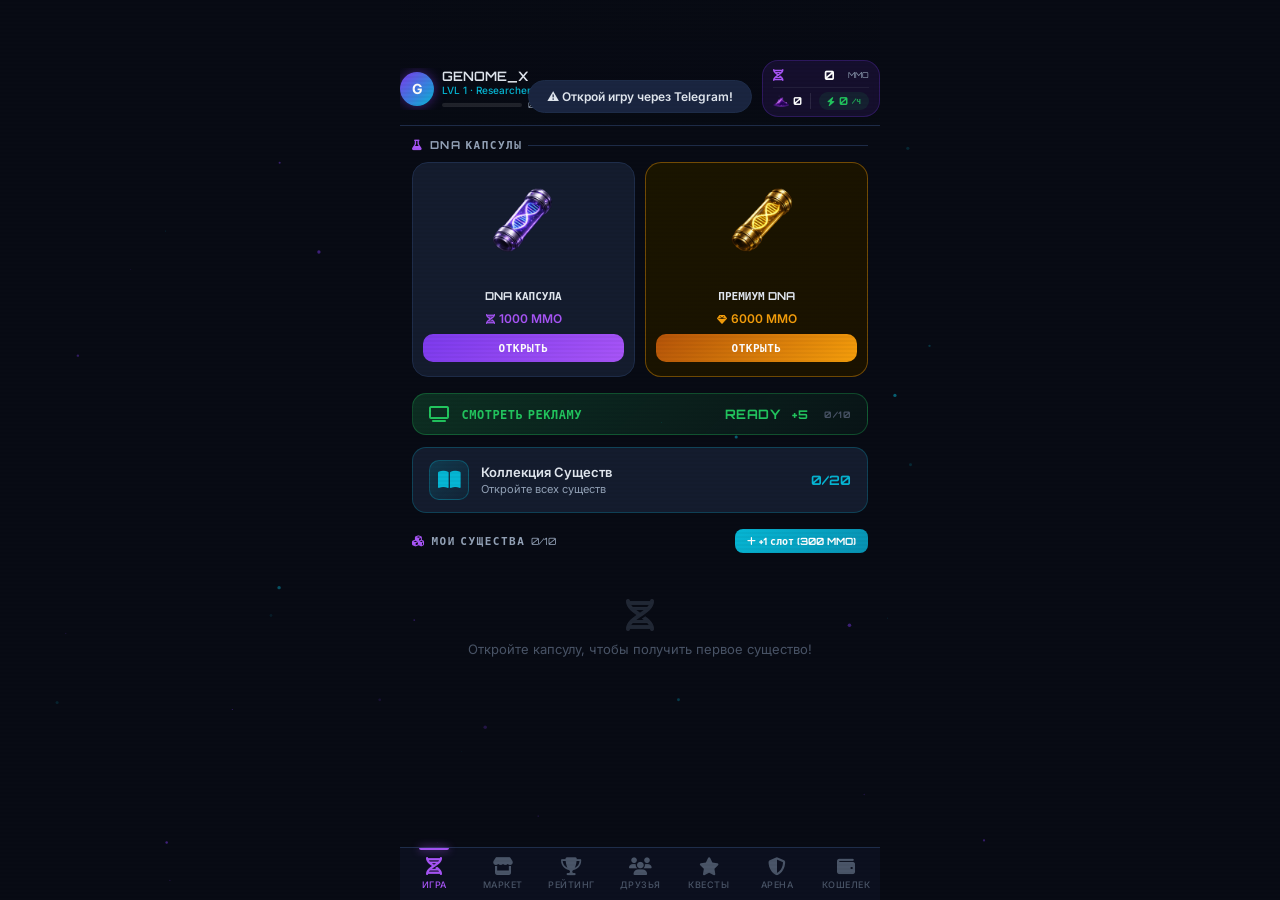
==== commit d9d11070: "Add files via upload" ====
--- a/index.html
+++ b/index.html
@@ -517,19 +517,45 @@
     <div class="staking-section">
         <div class="staking-title"><i class="fa-solid fa-lock"></i> Стейкинг</div>
         <div class="staking-subtitle">Заблокируй MMO и получи доход</div>
-        <div class="staking-plans">
-            <div class="staking-plan" id="stakingPlan10" onclick="selectStakingPlan(10)">
-                <div class="staking-plan-days">10 дней</div>
-                <div class="staking-plan-rate">+10%</div>
-                <div class="staking-plan-bonus">🦫 + Capybara Rare</div>
-                <div class="staking-plan-min">мин. 300 000 MMO</div>
-            </div>
-            <div class="staking-plan" id="stakingPlan30" onclick="selectStakingPlan(30)">
-                <div class="staking-plan-days">30 дней</div>
-                <div class="staking-plan-rate">+20%</div>
-                <div class="staking-plan-min">мин. 50 000 MMO</div>
-            </div>
-        </div>
+ <div class="staking-plans">
+
+    <!-- НОВЫЙ: 100k MMO → 100% за 14 дней -->
+    <div class="staking-plan" id="stakingPlan14_100" onclick="selectStakingPlan('14_100')">
+        <div class="staking-plan-days">14 дней</div>
+        <div class="staking-plan-rate" style="color:#f59e0b; font-size:28px;">+100%</div>
+        <div class="staking-plan-bonus" style="color:#06b6d4;">🐊 Скин Кросс (1 мес)</div>
+        <div class="staking-plan-min">мин. 100 000 MMO</div>
+    </div>
+    
+    <!-- НОВЫЙ: 300k MMO → +10% за 14 дней -->
+    <div class="staking-plan" id="stakingPlan14_300" onclick="selectStakingPlan('14_300')">
+        <div class="staking-plan-days">14 дней</div>
+        <div class="staking-plan-rate">+10%</div>
+        <div class="staking-plan-bonus" style="color:#a855f7;">🥷 Скин Ниндзя (2 мес)</div>
+        <div class="staking-plan-min">мин. 300 000 MMO</div>
+    </div>
+    
+    <!-- НОВЫЙ: 500k MMO → +10% за 14 дней -->
+    <div class="staking-plan" id="stakingPlan14_500" onclick="selectStakingPlan('14_500')">
+        <div class="staking-plan-days">14 дней</div>
+        <div class="staking-plan-rate">+10%</div>
+        <div class="staking-plan-bonus" style="color:#ef4444;">🏃 Сбежавшая (3 мес)</div>
+        <div class="staking-plan-min">мин. 500 000 MMO</div>
+    </div>
+    
+    <!-- НОВЫЙ: 1M MMO → +10% за 14 дней -->
+    <div class="staking-plan" id="stakingPlan14_1000" onclick="selectStakingPlan('14_1000')">
+        <div class="staking-plan-days">14 дней</div>
+        <div class="staking-plan-rate">+10%</div>
+        <div class="staking-plan-bonus" style="color:#fbbf24;">🎨 Любой скин (6 мес)</div>
+        <div class="staking-plan-min">мин. 1 000 000 MMO</div>
+    </div>
+</div>
+
+
+<!-- ДОБАВЬТЕ ЭТУ СТРОКУ ПОСЛЕ .staking-plans -->
+<div id="stakingTimerDisplay" style="text-align:center; margin-top:16px; padding:12px; background:rgba(124,58,237,0.1); border-radius:12px; border:1px solid rgba(124,58,237,0.3);"></div>
+
         <div id="activeStakingBlock" style="display:none;">
             <div class="staking-active-title">⏳ Активный стейкинг</div>
             <div class="staking-active-card">
--- a/style.css
+++ b/style.css
@@ -2660,4 +2660,47 @@
     justify-content: center;
     gap: 8px;
 }
-.arena-reset-btn:active { transform: scale(0.97); }+.arena-reset-btn:active { transform: scale(0.97); }
+
+/* ============================================
+   ФИЛЬТРЫ МАРКЕТПЛЕЙСА
+   ============================================ */
+.marketplace-filters {
+    display: flex;
+    flex-wrap: wrap;
+    gap: 6px;
+    margin-bottom: 16px;
+    padding: 4px 0;
+}
+
+.filter-btn {
+    padding: 6px 12px;
+    border: 1px solid var(--border);
+    background: var(--surface);
+    border-radius: 20px;
+    color: var(--text2);
+    font-size: 11px;
+    font-weight: 600;
+    font-family: 'Orbitron', monospace;
+    cursor: pointer;
+    transition: all 0.2s;
+    white-space: nowrap;
+}
+
+.filter-btn:active {
+    transform: scale(0.95);
+}
+
+.filter-btn.active {
+    background: linear-gradient(135deg, var(--accent), var(--accent3));
+    color: #fff;
+    border-color: transparent;
+    box-shadow: 0 0 8px rgba(124,58,237,0.4);
+}
+
+.filter-btn[data-filter="common"].active { background: linear-gradient(135deg, #64748b, #475569); }
+.filter-btn[data-filter="uncommon"].active { background: linear-gradient(135deg, #16a34a, #15803d); }
+.filter-btn[data-filter="rare"].active { background: linear-gradient(135deg, #2563eb, #1d4ed8); }
+.filter-btn[data-filter="epic"].active { background: linear-gradient(135deg, #9333ea, #7e22ce); }
+.filter-btn[data-filter="legendary"].active { background: linear-gradient(135deg, #d97706, #b45309); }
+.filter-btn[data-filter="dust"].active { background: linear-gradient(135deg, #7c3aed, #6d28d9); }
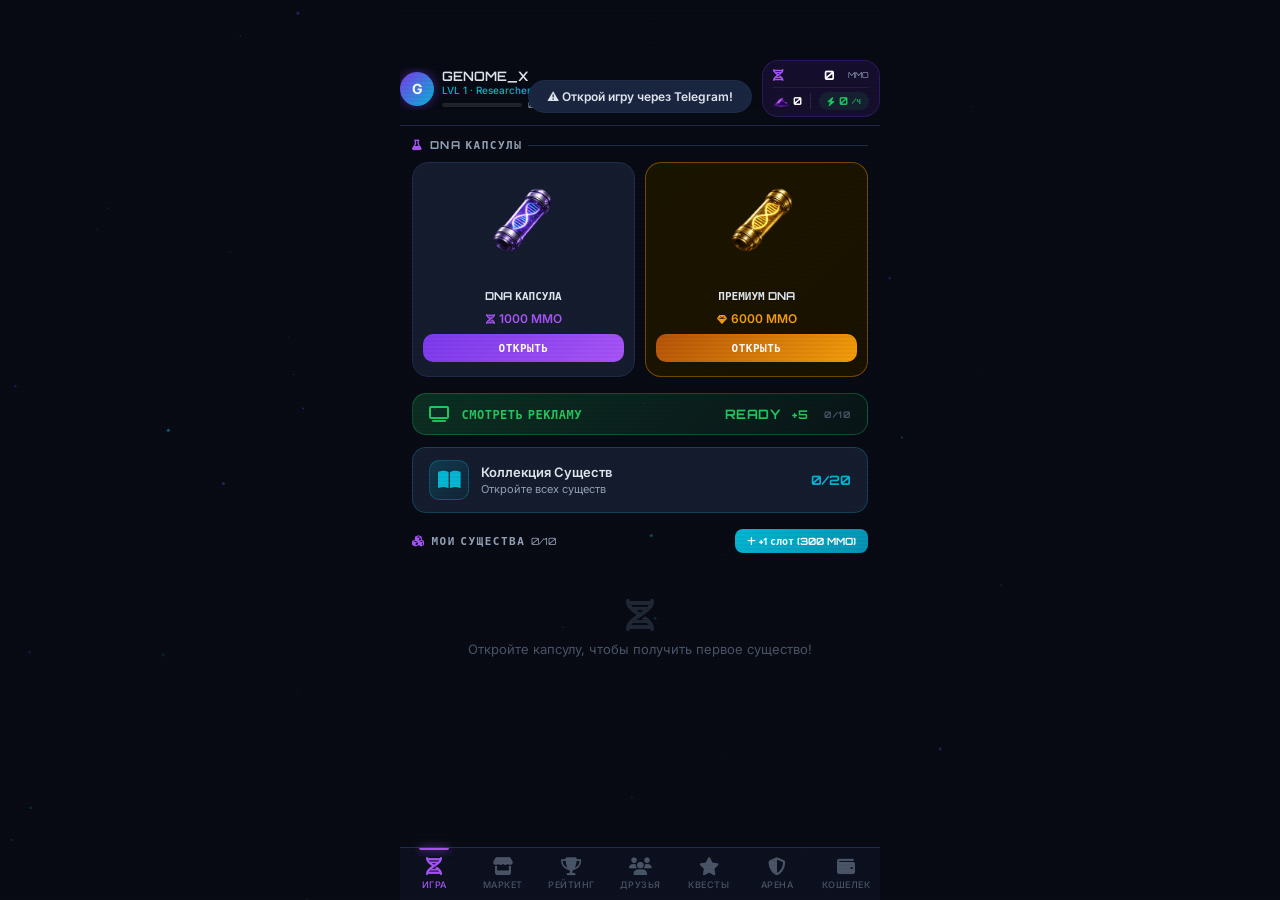
==== commit 0b95fa57: "Add files via upload" ====
--- a/index.html
+++ b/index.html
@@ -517,45 +517,19 @@
     <div class="staking-section">
         <div class="staking-title"><i class="fa-solid fa-lock"></i> Стейкинг</div>
         <div class="staking-subtitle">Заблокируй MMO и получи доход</div>
- <div class="staking-plans">
-
-    <!-- НОВЫЙ: 100k MMO → 100% за 14 дней -->
-    <div class="staking-plan" id="stakingPlan14_100" onclick="selectStakingPlan('14_100')">
-        <div class="staking-plan-days">14 дней</div>
-        <div class="staking-plan-rate" style="color:#f59e0b; font-size:28px;">+100%</div>
-        <div class="staking-plan-bonus" style="color:#06b6d4;">🐊 Скин Кросс (1 мес)</div>
-        <div class="staking-plan-min">мин. 100 000 MMO</div>
-    </div>
-    
-    <!-- НОВЫЙ: 300k MMO → +10% за 14 дней -->
-    <div class="staking-plan" id="stakingPlan14_300" onclick="selectStakingPlan('14_300')">
-        <div class="staking-plan-days">14 дней</div>
-        <div class="staking-plan-rate">+10%</div>
-        <div class="staking-plan-bonus" style="color:#a855f7;">🥷 Скин Ниндзя (2 мес)</div>
-        <div class="staking-plan-min">мин. 300 000 MMO</div>
-    </div>
-    
-    <!-- НОВЫЙ: 500k MMO → +10% за 14 дней -->
-    <div class="staking-plan" id="stakingPlan14_500" onclick="selectStakingPlan('14_500')">
-        <div class="staking-plan-days">14 дней</div>
-        <div class="staking-plan-rate">+10%</div>
-        <div class="staking-plan-bonus" style="color:#ef4444;">🏃 Сбежавшая (3 мес)</div>
-        <div class="staking-plan-min">мин. 500 000 MMO</div>
-    </div>
-    
-    <!-- НОВЫЙ: 1M MMO → +10% за 14 дней -->
-    <div class="staking-plan" id="stakingPlan14_1000" onclick="selectStakingPlan('14_1000')">
-        <div class="staking-plan-days">14 дней</div>
-        <div class="staking-plan-rate">+10%</div>
-        <div class="staking-plan-bonus" style="color:#fbbf24;">🎨 Любой скин (6 мес)</div>
-        <div class="staking-plan-min">мин. 1 000 000 MMO</div>
-    </div>
-</div>
-
-
-<!-- ДОБАВЬТЕ ЭТУ СТРОКУ ПОСЛЕ .staking-plans -->
-<div id="stakingTimerDisplay" style="text-align:center; margin-top:16px; padding:12px; background:rgba(124,58,237,0.1); border-radius:12px; border:1px solid rgba(124,58,237,0.3);"></div>
-
+        <div class="staking-plans">
+            <div class="staking-plan" id="stakingPlan10" onclick="selectStakingPlan(10)">
+                <div class="staking-plan-days">10 дней</div>
+                <div class="staking-plan-rate">+10%</div>
+                <div class="staking-plan-bonus">🦫 + Capybara Rare</div>
+                <div class="staking-plan-min">мин. 300 000 MMO</div>
+            </div>
+            <div class="staking-plan" id="stakingPlan30" onclick="selectStakingPlan(30)">
+                <div class="staking-plan-days">30 дней</div>
+                <div class="staking-plan-rate">+20%</div>
+                <div class="staking-plan-min">мин. 50 000 MMO</div>
+            </div>
+        </div>
         <div id="activeStakingBlock" style="display:none;">
             <div class="staking-active-title">⏳ Активный стейкинг</div>
             <div class="staking-active-card">
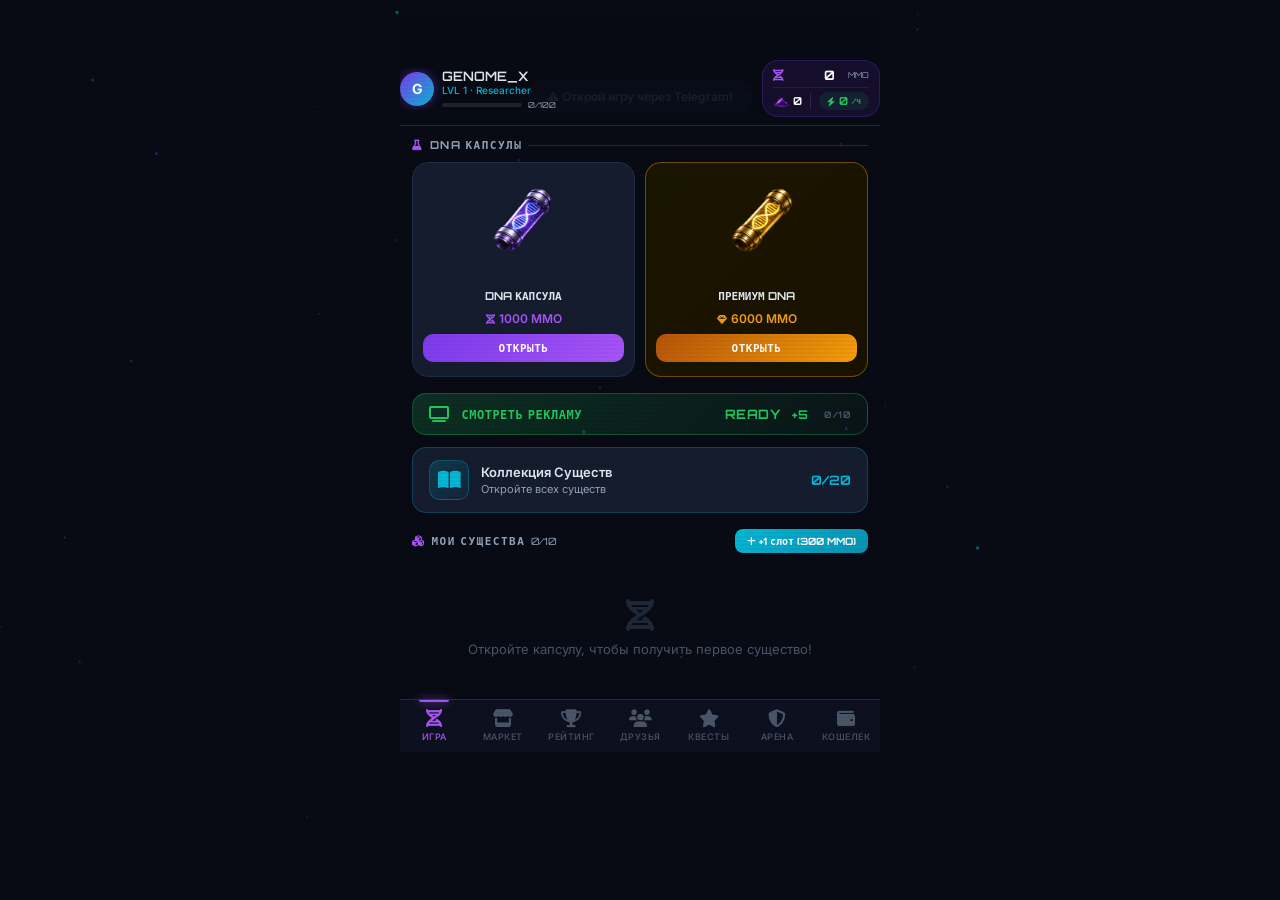
==== commit 70454a05: "Add files via upload" ====
--- a/index.html
+++ b/index.html
@@ -517,40 +517,46 @@
     <div class="staking-section">
         <div class="staking-title"><i class="fa-solid fa-lock"></i> Стейкинг</div>
         <div class="staking-subtitle">Заблокируй MMO и получи доход</div>
-        <div class="staking-plans">
-            <div class="staking-plan" id="stakingPlan10" onclick="selectStakingPlan(10)">
-                <div class="staking-plan-days">10 дней</div>
-                <div class="staking-plan-rate">+10%</div>
-                <div class="staking-plan-bonus">🦫 + Capybara Rare</div>
-                <div class="staking-plan-min">мин. 300 000 MMO</div>
-            </div>
-            <div class="staking-plan" id="stakingPlan30" onclick="selectStakingPlan(30)">
-                <div class="staking-plan-days">30 дней</div>
-                <div class="staking-plan-rate">+20%</div>
-                <div class="staking-plan-min">мин. 50 000 MMO</div>
-            </div>
-        </div>
-        <div id="activeStakingBlock" style="display:none;">
-            <div class="staking-active-title">⏳ Активный стейкинг</div>
-            <div class="staking-active-card">
-                <div class="staking-active-row">
-                    <span class="staking-active-label">Сумма</span>
-                    <span class="staking-active-val" id="stakeAmount">—</span>
-                </div>
-                <div class="staking-active-row">
-                    <span class="staking-active-label">Доход</span>
-                    <span class="staking-active-val green" id="stakeReward">—</span>
-                </div>
-                <div class="staking-active-row">
-                    <span class="staking-active-label">Осталось</span>
-                    <span class="staking-active-val" id="stakeTimer">—</span>
-                </div>
-                <button class="staking-claim-btn" id="stakeClaimBtn" onclick="claimStaking()" style="display:none;">
-                    <i class="fa-solid fa-coins"></i> Забрать награду
-                </button>
-            </div>
-        </div>
-    </div>
+ <div class="staking-plans">
+    <!-- старые -->
+    <div class="staking-plan" id="stakingPlan30" onclick="selectStakingPlan(30)">
+        <div class="staking-plan-days">30 дней</div>
+        <div class="staking-plan-rate">+20%</div>
+        <div class="staking-plan-min">мин. 50 000 MMO</div>
+    </div>
+    <div class="staking-plan" id="stakingPlan10" onclick="selectStakingPlan(10)">
+        <div class="staking-plan-days">10 дней</div>
+        <div class="staking-plan-rate">+10%</div>
+        <div class="staking-plan-bonus">+ 🦫 Capybara Rare</div>
+        <div class="staking-plan-min">мин. 300 000 MMO</div>
+    </div>
+
+    <!-- НОВЫЕ 14-дневные стейкинги -->
+    <div class="staking-plan" id="stakingPlan14" onclick="selectStakingPlan(14)">
+        <div class="staking-plan-days">14 дней</div>
+        <div class="staking-plan-rate">+10%</div>
+        <div class="staking-plan-bonus">+ 👕 CroSS (1 месяц)</div>
+        <div class="staking-plan-min">мин. 200 000 MMO</div>
+    </div>
+    <div class="staking-plan" id="stakingPlan28" onclick="selectStakingPlan(28)">
+        <div class="staking-plan-days">14 дней</div>
+        <div class="staking-plan-rate">+10%</div>
+        <div class="staking-plan-bonus">+ 🥷 Ниндзя (3 месяца)</div>
+        <div class="staking-plan-min">мин. 500 000 MMO</div>
+    </div>
+    <div class="staking-plan" id="stakingPlan56" onclick="selectStakingPlan(56)">
+        <div class="staking-plan-days">14 дней</div>
+        <div class="staking-plan-rate">+10%</div>
+        <div class="staking-plan-bonus">+ 👘 Любой скин (12 месяцев)</div>
+        <div class="staking-plan-min">мин. 1 000 000 MMO</div>
+    </div>
+</div>
+  <div id="activeStakingBlock" style="display:none;">
+    <div class="staking-active-title">⏳ Активные стейкинги</div>
+    <div class="staking-active-card" id="activeStakingsList">
+        <!-- Сюда будут добавляться все активные стейкинги -->
+    </div>
+</div>
 
     <div id="pendingRequests"></div>
 </div>
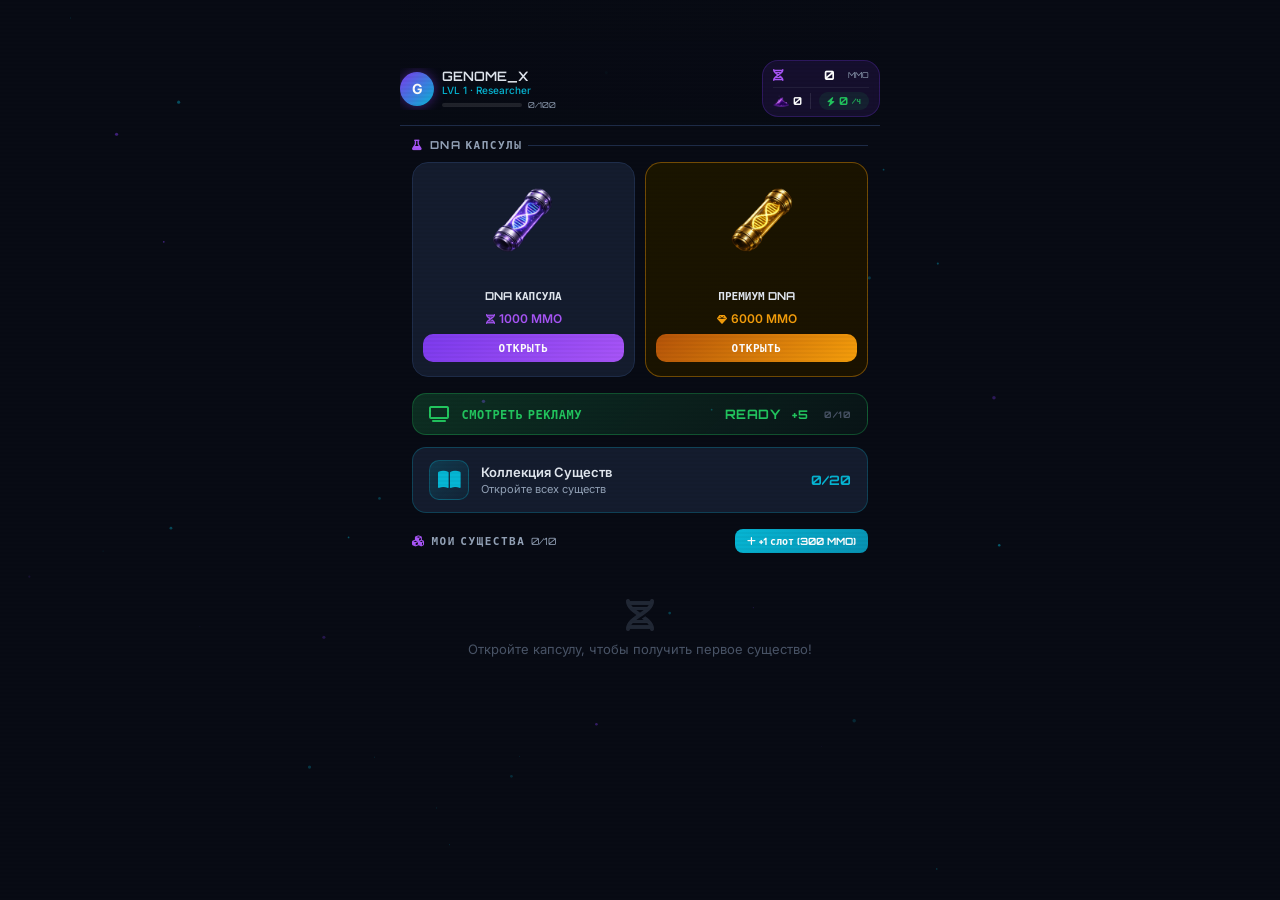
==== commit c4096c4c: "Add files via upload" ====
--- a/index.html
+++ b/index.html
@@ -559,7 +559,6 @@
 </div>
 
     <div id="pendingRequests"></div>
-</div>
 </div>
 
 <!-- Staking Modal (fixed, вне таба) -->
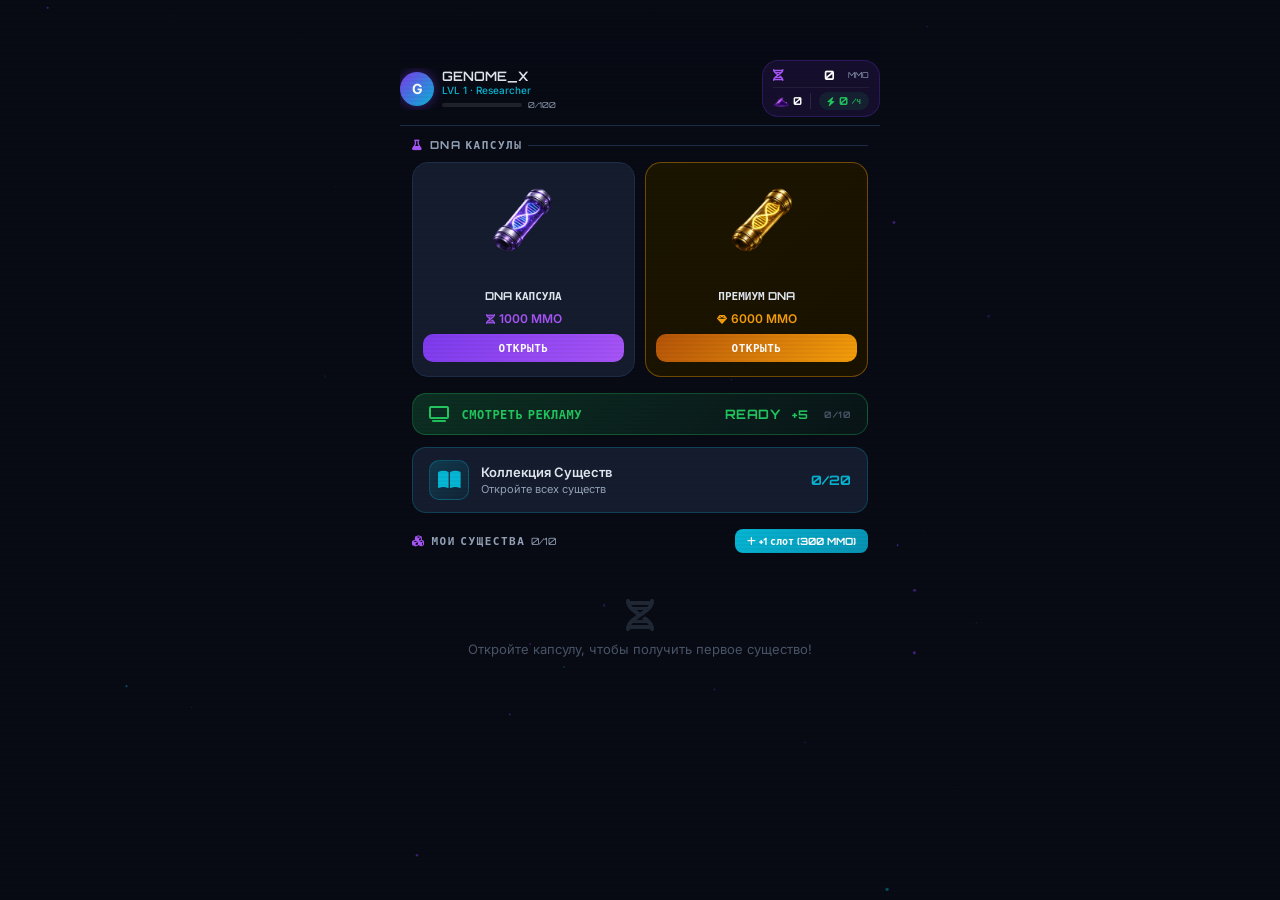
==== commit 41670f66: "Add files via upload" ====
--- a/index.html
+++ b/index.html
@@ -535,7 +535,7 @@
     <div class="staking-plan" id="stakingPlan14" onclick="selectStakingPlan(14)">
         <div class="staking-plan-days">14 дней</div>
         <div class="staking-plan-rate">+10%</div>
-        <div class="staking-plan-bonus">+ 👕 CroSS (1 месяц)</div>
+        <div class="staking-plan-bonus">+ 👕 Кросс (1 месяц)</div>
         <div class="staking-plan-min">мин. 200 000 MMO</div>
     </div>
     <div class="staking-plan" id="stakingPlan28" onclick="selectStakingPlan(28)">
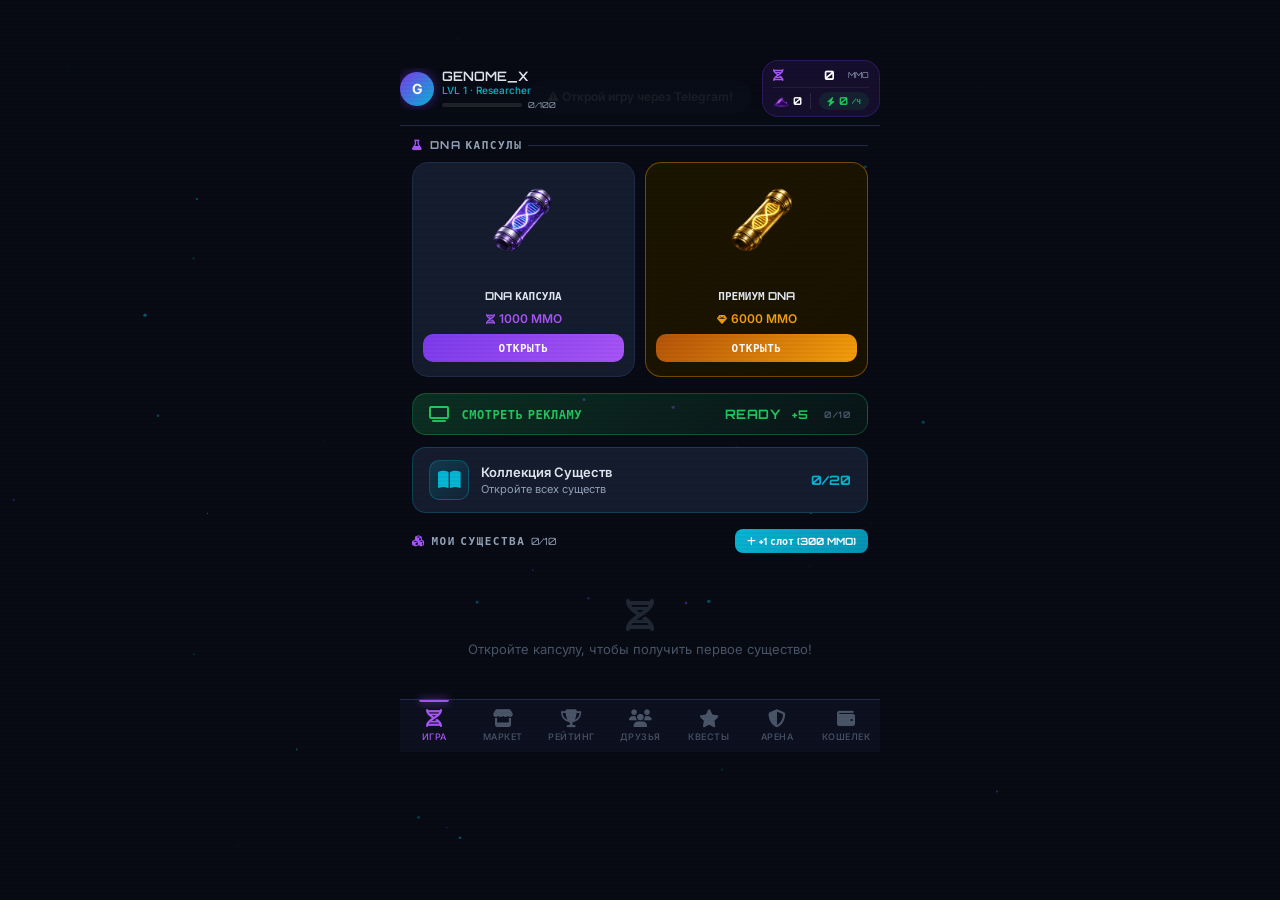
==== commit d82c3616: "Add files via upload" ====
--- a/index.html
+++ b/index.html
@@ -559,6 +559,7 @@
 </div>
 
     <div id="pendingRequests"></div>
+</div>
 </div>
 
 <!-- Staking Modal (fixed, вне таба) -->
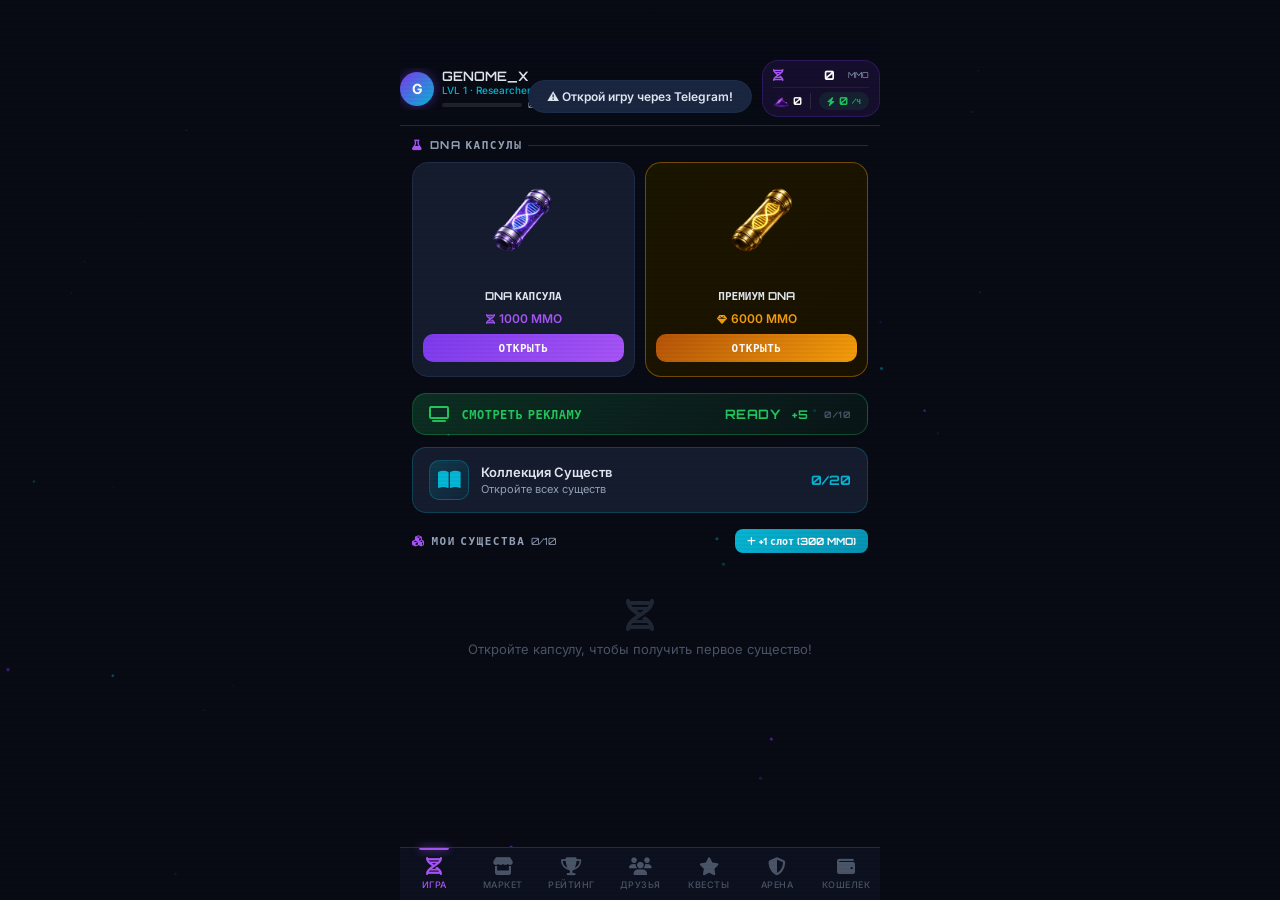
==== commit aa20e8af: "Add files via upload" ====
--- a/index.html
+++ b/index.html
@@ -514,47 +514,50 @@
     </div>
 
     <!-- STAKING -->
-    <div class="staking-section">
-        <div class="staking-title"><i class="fa-solid fa-lock"></i> Стейкинг</div>
-        <div class="staking-subtitle">Заблокируй MMO и получи доход</div>
- <div class="staking-plans">
-    <!-- старые -->
-    <div class="staking-plan" id="stakingPlan30" onclick="selectStakingPlan(30)">
-        <div class="staking-plan-days">30 дней</div>
-        <div class="staking-plan-rate">+20%</div>
-        <div class="staking-plan-min">мин. 50 000 MMO</div>
-    </div>
-    <div class="staking-plan" id="stakingPlan10" onclick="selectStakingPlan(10)">
-        <div class="staking-plan-days">10 дней</div>
-        <div class="staking-plan-rate">+10%</div>
-        <div class="staking-plan-bonus">+ 🦫 Capybara Rare</div>
-        <div class="staking-plan-min">мин. 300 000 MMO</div>
-    </div>
-
-    <!-- НОВЫЕ 14-дневные стейкинги -->
-    <div class="staking-plan" id="stakingPlan14" onclick="selectStakingPlan(14)">
-        <div class="staking-plan-days">14 дней</div>
-        <div class="staking-plan-rate">+10%</div>
-        <div class="staking-plan-bonus">+ 👕 Кросс (1 месяц)</div>
-        <div class="staking-plan-min">мин. 200 000 MMO</div>
-    </div>
-    <div class="staking-plan" id="stakingPlan28" onclick="selectStakingPlan(28)">
-        <div class="staking-plan-days">14 дней</div>
-        <div class="staking-plan-rate">+10%</div>
-        <div class="staking-plan-bonus">+ 🥷 Ниндзя (3 месяца)</div>
-        <div class="staking-plan-min">мин. 500 000 MMO</div>
-    </div>
-    <div class="staking-plan" id="stakingPlan56" onclick="selectStakingPlan(56)">
-        <div class="staking-plan-days">14 дней</div>
-        <div class="staking-plan-rate">+10%</div>
-        <div class="staking-plan-bonus">+ 👘 Любой скин (12 месяцев)</div>
-        <div class="staking-plan-min">мин. 1 000 000 MMO</div>
-    </div>
-</div>
-  <div id="activeStakingBlock" style="display:none;">
-    <div class="staking-active-title">⏳ Активные стейкинги</div>
-    <div class="staking-active-card" id="activeStakingsList">
-        <!-- Сюда будут добавляться все активные стейкинги -->
+<!-- STAKING -->
+<div class="staking-section">
+    <div class="staking-title"><i class="fa-solid fa-lock"></i> Стейкинг</div>
+    <div class="staking-subtitle">Заблокируй MMO и получи доход</div>
+    <div class="staking-plans">
+        <!-- старые -->
+        <div class="staking-plan" id="stakingPlan30" onclick="selectStakingPlan(30)">
+            <div class="staking-plan-days">30 дней</div>
+            <div class="staking-plan-rate">+20%</div>
+            <div class="staking-plan-min">мин. 50 000 MMO</div>
+        </div>
+        <div class="staking-plan" id="stakingPlan10" onclick="selectStakingPlan(10)">
+            <div class="staking-plan-days">10 дней</div>
+            <div class="staking-plan-rate">+10%</div>
+            <div class="staking-plan-bonus">+ 🦫 Capybara Rare</div>
+            <div class="staking-plan-min">мин. 300 000 MMO</div>
+        </div>
+
+        <!-- НОВЫЕ 14-дневные стейкинги -->
+        <div class="staking-plan" id="stakingPlan14" onclick="selectStakingPlan(14)">
+            <div class="staking-plan-days">14 дней</div>
+            <div class="staking-plan-rate">+10%</div>
+            <div class="staking-plan-bonus">+ 👕 Кросс (1 месяц)</div>
+            <div class="staking-plan-min">мин. 200 000 MMO</div>
+        </div>
+        <div class="staking-plan" id="stakingPlan28" onclick="selectStakingPlan(28)">
+            <div class="staking-plan-days">14 дней</div>
+            <div class="staking-plan-rate">+10%</div>
+            <div class="staking-plan-bonus">+ 🥷 Ниндзя (3 месяца)</div>
+            <div class="staking-plan-min">мин. 500 000 MMO</div>
+        </div>
+        <div class="staking-plan" id="stakingPlan56" onclick="selectStakingPlan(56)">
+            <div class="staking-plan-days">14 дней</div>
+            <div class="staking-plan-rate">+10%</div>
+            <div class="staking-plan-bonus">+ 👘 Любой скин (12 месяцев)</div>
+            <div class="staking-plan-min">мин. 1 000 000 MMO</div>
+        </div>
+    </div>
+    
+    <div id="activeStakingBlock" style="display:none;">
+        <div class="staking-active-title">⏳ Активные стейкинги</div>
+        <div class="staking-active-card" id="activeStakingsList">
+            <!-- Сюда будут добавляться все активные стейкинги -->
+        </div>
     </div>
 </div>
 
